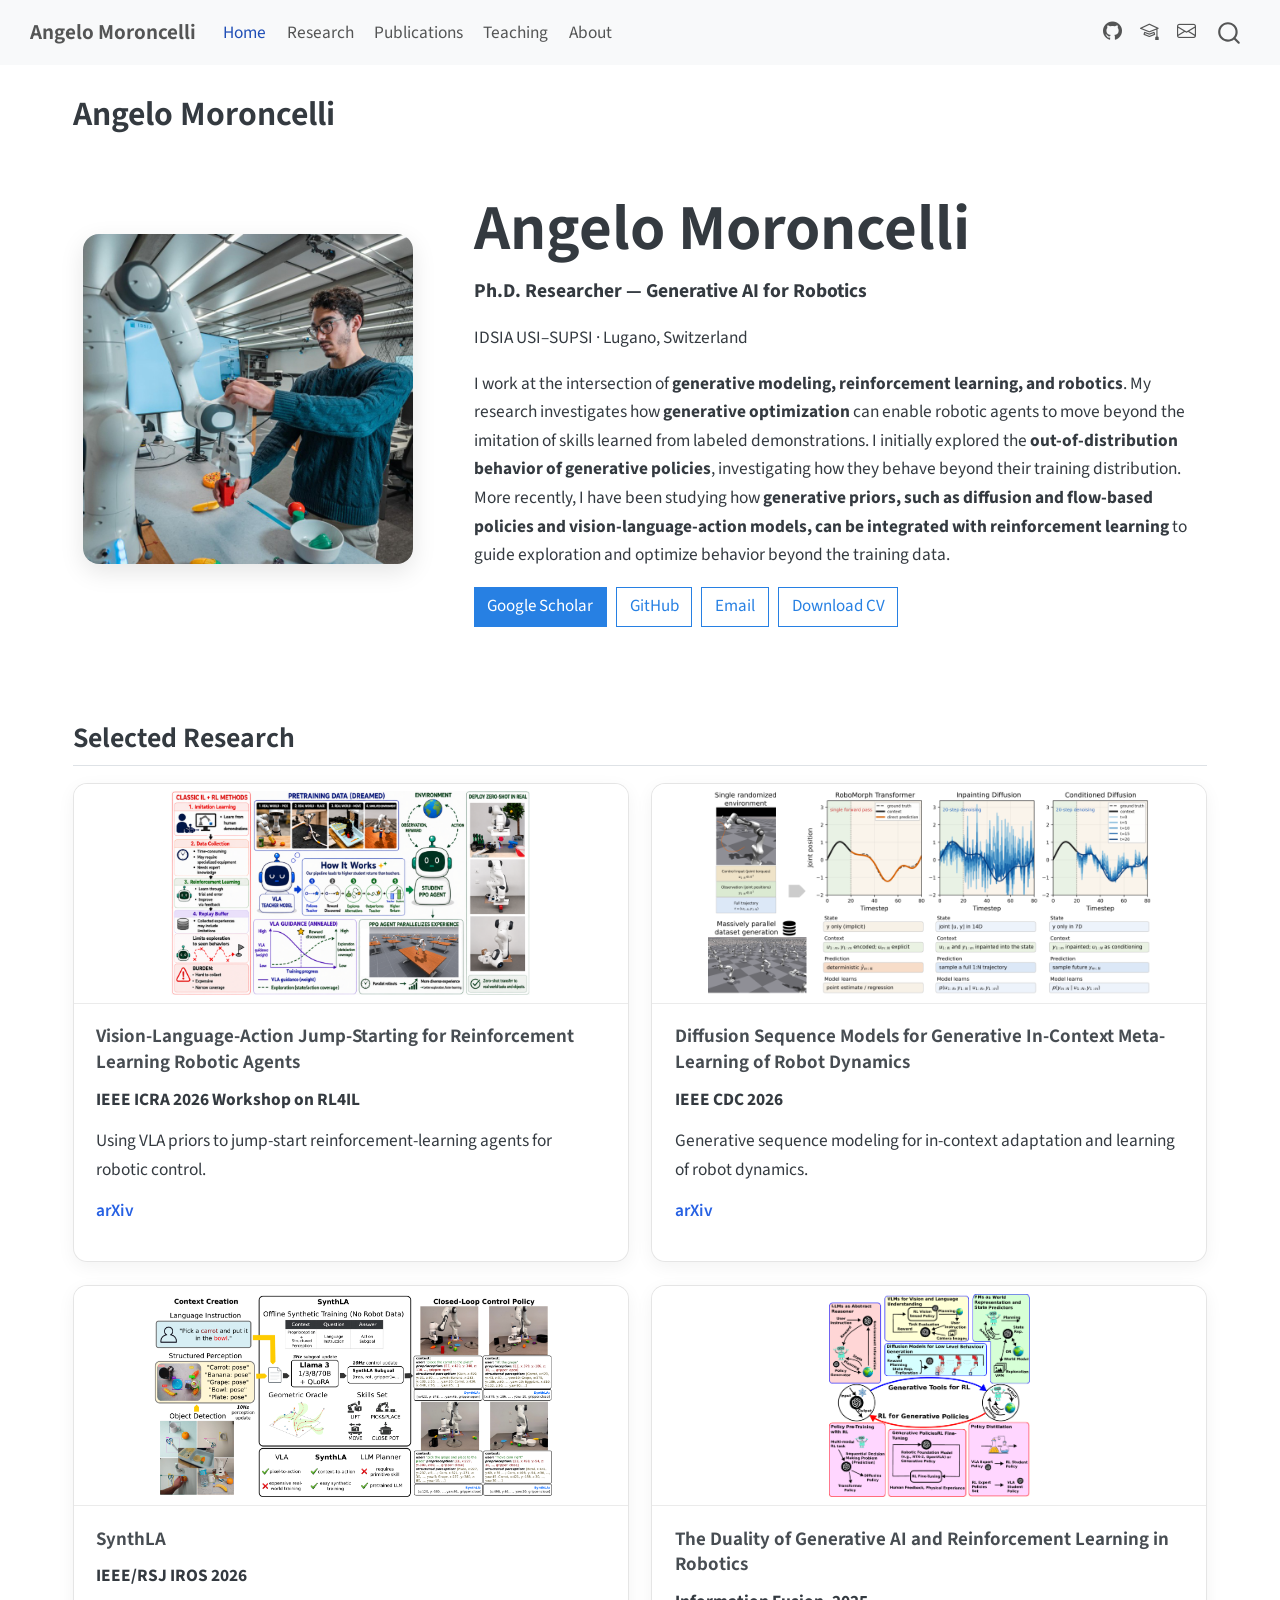
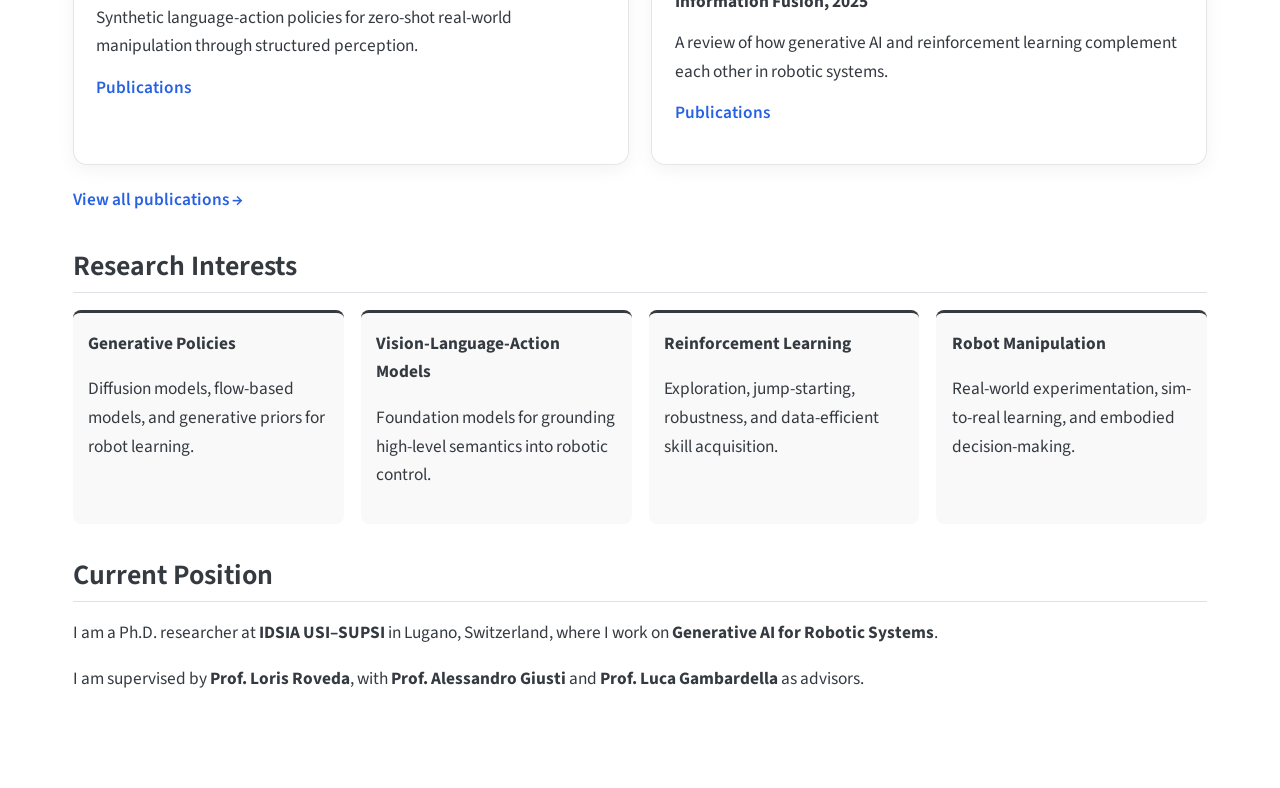
==== index.html @ 51ad6a88 "Built site for gh-pages" ====
<!DOCTYPE html>
<html xmlns="http://www.w3.org/1999/xhtml" lang="en" xml:lang="en"><head>

<meta charset="utf-8">
<meta name="generator" content="quarto-1.10.18">

<meta name="viewport" content="width=device-width, initial-scale=1.0, user-scalable=yes">


<title>Angelo Moroncelli</title>
<style>
/* Default styles provided by pandoc.
** See https://pandoc.org/MANUAL.html#variables-for-html for config info.
*/
span.smallcaps{font-variant: small-caps;}
div.columns{display: flex; gap: 1.5em;}
div.column{flex: auto;}
@media screen {
div.columns{gap: min(4vw, 1.5em);}
div.column{overflow-x: auto;}
}
div.hanging-indent{margin-left: 1.5em; text-indent: -1.5em;}
ul.task-list{list-style: none;}
ul.task-list li input[type="checkbox"] {
  width: 0.8em;
  margin: 0 0.8em 0.2em -1em; /* quarto-specific, see https://github.com/quarto-dev/quarto-cli/issues/4556 */ 
  vertical-align: middle;
}
</style>


<script src="site_libs/quarto-nav/quarto-nav.js"></script>
<script src="site_libs/quarto-nav/headroom.min.js"></script>
<script src="site_libs/clipboard/clipboard.min.js"></script>
<script src="site_libs/quarto-search/autocomplete.umd.js"></script>
<script src="site_libs/quarto-search/fuse.min.js"></script>
<script src="site_libs/quarto-search/quarto-search.js"></script>
<meta name="quarto:offset" content="./">
<script src="site_libs/quarto-html/quarto.js" type="module"></script>
<script src="site_libs/quarto-html/tabsets/tabsets.js" type="module"></script>
<script src="site_libs/quarto-html/popper.min.js"></script>
<script src="site_libs/quarto-html/tippy.umd.min.js"></script>
<script src="site_libs/quarto-html/anchor.min.js"></script>
<link href="site_libs/quarto-html/tippy.css" rel="stylesheet">
<link href="site_libs/quarto-html/quarto-syntax-highlighting-64a204ab8560d761af7679ceaba22944.css" rel="stylesheet" id="quarto-text-highlighting-styles">
<script src="site_libs/bootstrap/bootstrap.min.js"></script>
<link href="site_libs/bootstrap/bootstrap-icons.css" rel="stylesheet">
<link href="site_libs/bootstrap/bootstrap-445b8638c3d06994fee0907d791121c4.min.css" rel="stylesheet" append-hash="true" id="quarto-bootstrap" data-mode="light">
<script src="site_libs/quarto-contrib/glightbox/glightbox.min.js"></script>
<link href="site_libs/quarto-contrib/glightbox/glightbox.min.css" rel="stylesheet">
<link href="site_libs/quarto-contrib/glightbox/lightbox.css" rel="stylesheet">
<script id="quarto-search-options" type="application/json">{
  "location": "navbar",
  "copy-button": false,
  "collapse-after": 3,
  "panel-placement": "end",
  "type": "overlay",
  "limit": 50,
  "keyboard-shortcut": [
    "f",
    "/",
    "s"
  ],
  "show-item-context": false,
  "language": {
    "search-no-results-text": "No results",
    "search-matching-documents-text": "matching documents",
    "search-copy-link-title": "Copy link to search",
    "search-hide-matches-text": "Hide additional matches",
    "search-more-match-text": "more match in this document",
    "search-more-matches-text": "more matches in this document",
    "search-clear-button-title": "Clear",
    "search-text-placeholder": "",
    "search-detached-cancel-button-title": "Cancel",
    "search-submit-button-title": "Submit",
    "search-label": "Search"
  }
}</script>
<style>html{ scroll-behavior: smooth; }</style>


<link rel="stylesheet" href="styles.css">
</head>

<body class="nav-fixed quarto-light">

<div id="quarto-search-results"></div>
  <header id="quarto-header" class="headroom fixed-top">
    <nav class="navbar navbar-expand-lg " data-bs-theme="dark">
      <div class="navbar-container container-fluid">
      <div class="navbar-brand-container mx-auto">
    <a class="navbar-brand" href="./index.html">
    <span class="navbar-title">Angelo Moroncelli</span>
    </a>
  </div>
            <div id="quarto-search" class="" title="Search"></div>
          <button class="navbar-toggler" type="button" data-bs-toggle="collapse" data-bs-target="#navbarCollapse" aria-controls="navbarCollapse" role="menu" aria-expanded="false" aria-label="Toggle navigation" onclick="if (window.quartoToggleHeadroom) { window.quartoToggleHeadroom(); }">
  <span class="navbar-toggler-icon"></span>
</button>
          <div class="collapse navbar-collapse" id="navbarCollapse">
            <ul class="navbar-nav navbar-nav-scroll me-auto">
  <li class="nav-item">
    <a class="nav-link active" href="./index.html" aria-current="page"> 
<span class="menu-text">Home</span></a>
  </li>  
  <li class="nav-item">
    <a class="nav-link" href="./research.html"> 
<span class="menu-text">Research</span></a>
  </li>  
  <li class="nav-item">
    <a class="nav-link" href="./publications.html"> 
<span class="menu-text">Publications</span></a>
  </li>  
  <li class="nav-item">
    <a class="nav-link" href="./teaching.html"> 
<span class="menu-text">Teaching</span></a>
  </li>  
  <li class="nav-item">
    <a class="nav-link" href="./about.html"> 
<span class="menu-text">About</span></a>
  </li>  
</ul>
            <ul class="navbar-nav navbar-nav-scroll ms-auto">
  <li class="nav-item compact">
    <a class="nav-link" href="https://github.com/clmoro"> <i class="bi bi-github" role="img">
</i> 
<span class="menu-text"></span></a>
  </li>  
  <li class="nav-item compact">
    <a class="nav-link" href="https://scholar.google.com/citations?user=3u1DpR4AAAAJ"> <i class="bi bi-mortarboard" role="img">
</i> 
<span class="menu-text"></span></a>
  </li>  
  <li class="nav-item compact">
    <a class="nav-link" href="mailto:angelo.moroncelli@supsi.ch"> <i class="bi bi-envelope" role="img">
</i> 
<span class="menu-text"></span></a>
  </li>  
</ul>
          </div> <!-- /navcollapse -->
            <div class="quarto-navbar-tools">
</div>
      </div> <!-- /container-fluid -->
    </nav>
</header>
<!-- content -->
<div id="quarto-content" class="quarto-container page-columns page-rows-contents page-layout-full page-navbar">
<!-- sidebar -->
<!-- margin-sidebar -->
    
<!-- main -->
<main class="content column-page" id="quarto-document-content">

<header id="title-block-header" class="quarto-title-block default">
<div class="quarto-title">
<h1 class="title">Angelo Moroncelli</h1>
</div>



<div class="quarto-title-meta column-page">

    
  
    
  </div>
  


</header>


<div class="hero">
<div class="hero-photo">
<p><a href="images/profile.jpeg" class="lightbox" data-gallery="quarto-lightbox-gallery-1"><img src="images/profile.jpeg" class="img-fluid" alt="Angelo Moroncelli working with a robot in the IDSIA robotics lab"></a></p>
</div>
<section id="angelo-moroncelli" class="level1 hero-text">
<h1>Angelo Moroncelli</h1>
<p><strong>Ph.D.&nbsp;Researcher — Generative AI for Robotics</strong></p>
<p>IDSIA USI–SUPSI · Lugano, Switzerland</p>
<p>I work at the intersection of <strong>generative modeling, reinforcement learning, and robotics</strong>. My research investigates how <strong>generative optimization</strong> can enable robotic agents to move beyond the imitation of skills learned from labeled demonstrations. I initially explored the <strong>out-of-distribution behavior of generative policies</strong>, investigating how they behave beyond their training distribution. More recently, I have been studying how <strong>generative priors, such as diffusion and flow-based policies and vision-language-action models, can be integrated with reinforcement learning</strong> to guide exploration and optimize behavior beyond the training data.</p>
<p><a href="https://scholar.google.com/citations?user=3u1DpR4AAAAJ" class="btn btn-primary">Google Scholar</a> <a href="https://github.com/clmoro" class="btn btn-outline-primary">GitHub</a> <a href="mailto:angelo.moroncelli@supsi.ch" class="btn btn-outline-primary">Email</a> <a href="files/cv.pdf" class="btn btn-outline-primary">Download CV</a></p>
</section>
</div>
<section id="selected-research" class="level2">
<h2 class="anchored" data-anchor-id="selected-research">Selected Research</h2>
<div class="paper-grid">
<div class="paper-card">
<p><a href="images/vla-jumpstart.png" class="lightbox" data-gallery="quarto-lightbox-gallery-2"><img src="images/vla-jumpstart.png" class="paper-image img-fluid" alt="Overview of VLA jump-starting for reinforcement learning robotic agents"></a></p>
<section id="vision-language-action-jump-starting-for-reinforcement-learning-robotic-agents" class="level3 paper-card-body">
<h3 class="anchored" data-anchor-id="vision-language-action-jump-starting-for-reinforcement-learning-robotic-agents">Vision-Language-Action Jump-Starting for Reinforcement Learning Robotic Agents</h3>
<p><strong>IEEE ICRA 2026 Workshop on RL4IL</strong></p>
<p>Using VLA priors to jump-start reinforcement-learning agents for robotic control.</p>
<p><a href="https://arxiv.org/abs/2604.13733" class="paper-link">arXiv</a></p>
</section>
</div>
<div class="paper-card">
<p><a href="images/diffusion-sequence-models.png" class="lightbox" data-gallery="quarto-lightbox-gallery-3"><img src="images/diffusion-sequence-models.png" class="paper-image img-fluid" alt="Comparison of RoboMorph Transformer and diffusion sequence models"></a></p>
<section id="diffusion-sequence-models-for-generative-in-context-meta-learning-of-robot-dynamics" class="level3 paper-card-body">
<h3 class="anchored" data-anchor-id="diffusion-sequence-models-for-generative-in-context-meta-learning-of-robot-dynamics">Diffusion Sequence Models for Generative In-Context Meta-Learning of Robot Dynamics</h3>
<p><strong>IEEE CDC 2026</strong></p>
<p>Generative sequence modeling for in-context adaptation and learning of robot dynamics.</p>
<p><a href="https://arxiv.org/abs/2604.13366" class="paper-link">arXiv</a></p>
</section>
</div>
<div class="paper-card">
<p><a href="images/synthla.png" class="lightbox" data-gallery="quarto-lightbox-gallery-4"><img src="images/synthla.png" class="paper-image img-fluid" alt="SynthLA framework for synthetic language-action policies and closed-loop robot control"></a></p>
<section id="synthla" class="level3 paper-card-body">
<h3 class="anchored" data-anchor-id="synthla">SynthLA</h3>
<p><strong>IEEE/RSJ IROS 2026</strong></p>
<p>Synthetic language-action policies for zero-shot real-world manipulation through structured perception.</p>
<p><a href="./publications.html" class="paper-link">Publications</a></p>
</section>
</div>
<div class="paper-card">
<p><a href="images/generative-ai-rl-review.png" class="lightbox" data-gallery="quarto-lightbox-gallery-5"><img src="images/generative-ai-rl-review.png" class="paper-image img-fluid" alt="Overview of the duality between generative AI and reinforcement learning in robotics"></a></p>
<section id="the-duality-of-generative-ai-and-reinforcement-learning-in-robotics" class="level3 paper-card-body">
<h3 class="anchored" data-anchor-id="the-duality-of-generative-ai-and-reinforcement-learning-in-robotics">The Duality of Generative AI and Reinforcement Learning in Robotics</h3>
<p><strong>Information Fusion, 2025</strong></p>
<p>A review of how generative AI and reinforcement learning complement each other in robotic systems.</p>
<p><a href="./publications.html" class="paper-link">Publications</a></p>
</section>
</div>
</div>
<p><a href="./publications.html" class="all-pubs">View all publications →</a></p>
</section>
<section id="research-interests" class="level2">
<h2 class="anchored" data-anchor-id="research-interests">Research Interests</h2>
<div class="interest-grid">
<div class="interest-card">
<p><strong>Generative Policies</strong></p>
<p>Diffusion models, flow-based models, and generative priors for robot learning.</p>
</div>
<div class="interest-card">
<p><strong>Vision-Language-Action Models</strong></p>
<p>Foundation models for grounding high-level semantics into robotic control.</p>
</div>
<div class="interest-card">
<p><strong>Reinforcement Learning</strong></p>
<p>Exploration, jump-starting, robustness, and data-efficient skill acquisition.</p>
</div>
<div class="interest-card">
<p><strong>Robot Manipulation</strong></p>
<p>Real-world experimentation, sim-to-real learning, and embodied decision-making.</p>
</div>
</div>
</section>
<section id="current-position" class="level2">
<h2 class="anchored" data-anchor-id="current-position">Current Position</h2>
<p>I am a Ph.D.&nbsp;researcher at <strong>IDSIA USI–SUPSI</strong> in Lugano, Switzerland, where I work on <strong>Generative AI for Robotic Systems</strong>.</p>
<p>I am supervised by <strong>Prof.&nbsp;Loris Roveda</strong>, with <strong>Prof.&nbsp;Alessandro Giusti</strong> and <strong>Prof.&nbsp;Luca Gambardella</strong> as advisors.</p>


</section>

</main> <!-- /main -->
<script id="quarto-html-after-body" type="application/javascript">
  window.document.addEventListener("DOMContentLoaded", function (event) {
    const icon = "";
    const anchorJS = new window.AnchorJS();
    anchorJS.options = {
      placement: 'right',
      icon: icon
    };
    anchorJS.add('.anchored');
    const isCodeAnnotation = (el) => {
      for (const clz of el.classList) {
        if (clz.startsWith('code-annotation-')) {                     
          return true;
        }
      }
      return false;
    }
    const onCopySuccess = function(e) {
      // button target
      const button = e.trigger;
      // don't keep focus
      button.blur();
      // flash "checked"
      button.classList.add('code-copy-button-checked');
      var currentTitle = button.getAttribute("title");
      button.setAttribute("title", "Copied!");
      let tooltip;
      if (window.bootstrap) {
        button.setAttribute("data-bs-toggle", "tooltip");
        button.setAttribute("data-bs-placement", "left");
        button.setAttribute("data-bs-title", "Copied!");
        tooltip = new bootstrap.Tooltip(button, 
          { trigger: "manual", 
            customClass: "code-copy-button-tooltip",
            offset: [0, -8]});
        tooltip.show();    
      }
      setTimeout(function() {
        if (tooltip) {
          tooltip.hide();
          button.removeAttribute("data-bs-title");
          button.removeAttribute("data-bs-toggle");
          button.removeAttribute("data-bs-placement");
        }
        button.setAttribute("title", currentTitle);
        button.classList.remove('code-copy-button-checked');
      }, 1000);
      // clear code selection
      e.clearSelection();
    }
    const getTextToCopy = function(trigger) {
      const outerScaffold = trigger.parentElement.cloneNode(true);
      const codeEl = outerScaffold.querySelector('code');
      for (const childEl of codeEl.children) {
        if (isCodeAnnotation(childEl)) {
          childEl.remove();
        }
      }
      return codeEl.innerText;
    }
    const clipboard = new window.ClipboardJS('.code-copy-button:not([data-in-quarto-modal])', {
      text: getTextToCopy
    });
    clipboard.on('success', onCopySuccess);
    if (window.document.getElementById('quarto-embedded-source-code-modal')) {
      const clipboardModal = new window.ClipboardJS('.code-copy-button[data-in-quarto-modal]', {
        text: getTextToCopy,
        container: window.document.getElementById('quarto-embedded-source-code-modal')
      });
      clipboardModal.on('success', onCopySuccess);
    }
      var localhostRegex = new RegExp(/^(?:http|https):\/\/localhost\:?[0-9]*\//);
      var mailtoRegex = new RegExp(/^mailto:/);
        var filterRegex = new RegExp('/' + window.location.host + '/');
      var isInternal = (href) => {
          return filterRegex.test(href) || localhostRegex.test(href) || mailtoRegex.test(href);
      }
      // Inspect non-navigation links and adorn them if external
     var links = window.document.querySelectorAll('a[href]:not(.nav-link):not(.navbar-brand):not(.toc-action):not(.sidebar-link):not(.sidebar-item-toggle):not(.pagination-link):not(.no-external):not([aria-hidden]):not(.dropdown-item):not(.quarto-navigation-tool):not(.about-link)');
      for (var i=0; i<links.length; i++) {
        const link = links[i];
        if (!isInternal(link.href)) {
          // undo the damage that might have been done by quarto-nav.js in the case of
          // links that we want to consider external
          if (link.dataset.originalHref !== undefined) {
            link.href = link.dataset.originalHref;
          }
        }
      }
    function tippyHover(el, contentFn, onTriggerFn, onUntriggerFn) {
      const config = {
        allowHTML: true,
        maxWidth: 500,
        delay: 100,
        arrow: false,
        appendTo: function(el) {
            return el.parentElement;
        },
        interactive: true,
        interactiveBorder: 10,
        theme: 'quarto',
        placement: 'bottom-start',
      };
      if (contentFn) {
        config.content = contentFn;
      }
      if (onTriggerFn) {
        config.onTrigger = onTriggerFn;
      }
      if (onUntriggerFn) {
        config.onUntrigger = onUntriggerFn;
      }
      window.tippy(el, config); 
    }
    const noterefs = window.document.querySelectorAll('a[role="doc-noteref"]');
    for (var i=0; i<noterefs.length; i++) {
      const ref = noterefs[i];
      tippyHover(ref, function() {
        // use id or data attribute instead here
        let href = ref.getAttribute('data-footnote-href') || ref.getAttribute('href');
        try { href = new URL(href).hash; } catch {}
        const id = href.replace(/^#\/?/, "");
        const note = window.document.getElementById(id);
        if (note) {
          return note.innerHTML;
        } else {
          return "";
        }
      });
    }
    const xrefs = window.document.querySelectorAll('a.quarto-xref');
    const processXRef = (id, note) => {
      // Strip column container classes
      const stripColumnClz = (el) => {
        el.classList.remove("page-full", "page-columns");
        if (el.children) {
          for (const child of el.children) {
            stripColumnClz(child);
          }
        }
      }
      stripColumnClz(note)
      if (id === null || id.startsWith('sec-')) {
        // Special case sections, only their first couple elements
        const container = document.createElement("div");
        if (note.children && note.children.length > 2) {
          container.appendChild(note.children[0].cloneNode(true));
          for (let i = 1; i < note.children.length; i++) {
            const child = note.children[i];
            if (child.tagName === "P" && child.innerText === "") {
              continue;
            } else {
              container.appendChild(child.cloneNode(true));
              break;
            }
          }
          if (window.Quarto?.typesetMath) {
            window.Quarto.typesetMath(container);
          }
          return container.innerHTML
        } else {
          if (window.Quarto?.typesetMath) {
            window.Quarto.typesetMath(note);
          }
          return note.innerHTML;
        }
      } else {
        // Remove any anchor links if they are present
        const anchorLink = note.querySelector('a.anchorjs-link');
        if (anchorLink) {
          anchorLink.remove();
        }
        if (window.Quarto?.typesetMath) {
          window.Quarto.typesetMath(note);
        }
        if (note.classList.contains("callout")) {
          return note.outerHTML;
        } else {
          return note.innerHTML;
        }
      }
    }
    for (var i=0; i<xrefs.length; i++) {
      const xref = xrefs[i];
      tippyHover(xref, undefined, function(instance) {
        instance.disable();
        let url = xref.getAttribute('href');
        let hash = undefined; 
        if (url.startsWith('#')) {
          hash = url;
        } else {
          try { hash = new URL(url).hash; } catch {}
        }
        if (hash) {
          const id = hash.replace(/^#\/?/, "");
          const note = window.document.getElementById(id);
          if (note !== null) {
            try {
              const html = processXRef(id, note.cloneNode(true));
              instance.setContent(html);
            } finally {
              instance.enable();
              instance.show();
            }
          } else {
            // See if we can fetch this
            fetch(url.split('#')[0])
            .then(res => res.text())
            .then(html => {
              const parser = new DOMParser();
              const htmlDoc = parser.parseFromString(html, "text/html");
              const note = htmlDoc.getElementById(id);
              if (note !== null) {
                const html = processXRef(id, note);
                instance.setContent(html);
              } 
            }).finally(() => {
              instance.enable();
              instance.show();
            });
          }
        } else {
          // See if we can fetch a full url (with no hash to target)
          // This is a special case and we should probably do some content thinning / targeting
          fetch(url)
          .then(res => res.text())
          .then(html => {
            const parser = new DOMParser();
            const htmlDoc = parser.parseFromString(html, "text/html");
            const note = htmlDoc.querySelector('main.content');
            if (note !== null) {
              // This should only happen for chapter cross references
              // (since there is no id in the URL)
              // remove the first header
              if (note.children.length > 0 && note.children[0].tagName === "HEADER") {
                note.children[0].remove();
              }
              const html = processXRef(null, note);
              instance.setContent(html);
            } 
          }).finally(() => {
            instance.enable();
            instance.show();
          });
        }
      }, function(instance) {
      });
    }
        let selectedAnnoteEl;
        const selectorForAnnotation = ( cell, annotation) => {
          let cellAttr = 'data-code-cell="' + cell + '"';
          let lineAttr = 'data-code-annotation="' +  annotation + '"';
          const selector = 'span[' + cellAttr + '][' + lineAttr + ']';
          return selector;
        }
        const selectCodeLines = (annoteEl) => {
          const doc = window.document;
          const targetCell = annoteEl.getAttribute("data-target-cell");
          const targetAnnotation = annoteEl.getAttribute("data-target-annotation");
          const annoteSpan = window.document.querySelector(selectorForAnnotation(targetCell, targetAnnotation));
          const lines = annoteSpan.getAttribute("data-code-lines").split(",");
          const lineIds = lines.map((line) => {
            return targetCell + "-" + line;
          })
          let top = null;
          let height = null;
          let parent = null;
          if (lineIds.length > 0) {
              //compute the position of the single el (top and bottom and make a div)
              const el = window.document.getElementById(lineIds[0]);
              top = el.offsetTop;
              height = el.offsetHeight;
              parent = el.parentElement.parentElement;
            if (lineIds.length > 1) {
              const lastEl = window.document.getElementById(lineIds[lineIds.length - 1]);
              const bottom = lastEl.offsetTop + lastEl.offsetHeight;
              height = bottom - top;
            }
            if (top !== null && height !== null && parent !== null) {
              // cook up a div (if necessary) and position it 
              let div = window.document.getElementById("code-annotation-line-highlight");
              if (div === null) {
                div = window.document.createElement("div");
                div.setAttribute("id", "code-annotation-line-highlight");
                div.style.position = 'absolute';
                parent.appendChild(div);
              }
              div.style.top = top - 2 + "px";
              div.style.height = height + 4 + "px";
              div.style.left = 0;
              let gutterDiv = window.document.getElementById("code-annotation-line-highlight-gutter");
              if (gutterDiv === null) {
                gutterDiv = window.document.createElement("div");
                gutterDiv.setAttribute("id", "code-annotation-line-highlight-gutter");
                gutterDiv.style.position = 'absolute';
                const codeCell = window.document.getElementById(targetCell);
                const gutter = codeCell.querySelector('.code-annotation-gutter');
                gutter.appendChild(gutterDiv);
              }
              gutterDiv.style.top = top - 2 + "px";
              gutterDiv.style.height = height + 4 + "px";
            }
            selectedAnnoteEl = annoteEl;
          }
        };
        const unselectCodeLines = () => {
          const elementsIds = ["code-annotation-line-highlight", "code-annotation-line-highlight-gutter"];
          elementsIds.forEach((elId) => {
            const div = window.document.getElementById(elId);
            if (div) {
              div.remove();
            }
          });
          selectedAnnoteEl = undefined;
        };
          // Handle positioning of the toggle
      window.addEventListener(
        "resize",
        throttle(() => {
          elRect = undefined;
          if (selectedAnnoteEl) {
            selectCodeLines(selectedAnnoteEl);
          }
        }, 10)
      );
      function throttle(fn, ms) {
      let throttle = false;
      let timer;
        return (...args) => {
          if(!throttle) { // first call gets through
              fn.apply(this, args);
              throttle = true;
          } else { // all the others get throttled
              if(timer) clearTimeout(timer); // cancel #2
              timer = setTimeout(() => {
                fn.apply(this, args);
                timer = throttle = false;
              }, ms);
          }
        };
      }
        // Attach click handler to the DT
        const annoteDls = window.document.querySelectorAll('dt[data-target-cell]');
        for (const annoteDlNode of annoteDls) {
          annoteDlNode.addEventListener('click', (event) => {
            const clickedEl = event.target;
            if (clickedEl !== selectedAnnoteEl) {
              unselectCodeLines();
              const activeEl = window.document.querySelector('dt[data-target-cell].code-annotation-active');
              if (activeEl) {
                activeEl.classList.remove('code-annotation-active');
              }
              selectCodeLines(clickedEl);
              clickedEl.classList.add('code-annotation-active');
            } else {
              // Unselect the line
              unselectCodeLines();
              clickedEl.classList.remove('code-annotation-active');
            }
          });
        }
    const findCites = (el) => {
      const parentEl = el.parentElement;
      if (parentEl) {
        const cites = parentEl.dataset.cites;
        if (cites) {
          return {
            el,
            cites: cites.split(' ')
          };
        } else {
          return findCites(el.parentElement)
        }
      } else {
        return undefined;
      }
    };
    var bibliorefs = window.document.querySelectorAll('a[role="doc-biblioref"]');
    for (var i=0; i<bibliorefs.length; i++) {
      const ref = bibliorefs[i];
      const citeInfo = findCites(ref);
      if (citeInfo) {
        tippyHover(citeInfo.el, function() {
          var popup = window.document.createElement('div');
          citeInfo.cites.forEach(function(cite) {
            var citeDiv = window.document.createElement('div');
            citeDiv.classList.add('hanging-indent');
            citeDiv.classList.add('csl-entry');
            var biblioDiv = window.document.getElementById('ref-' + cite);
            if (biblioDiv) {
              citeDiv.innerHTML = biblioDiv.innerHTML;
            }
            popup.appendChild(citeDiv);
          });
          return popup.innerHTML;
        });
      }
    }
  });
  </script>
</div> <!-- /content -->
<script>var lightboxQuarto = GLightbox({"closeEffect":"zoom","descPosition":"bottom","loop":false,"openEffect":"zoom","selector":".lightbox"});
(function() {
  let previousOnload = window.onload;
  window.onload = () => {
    if (previousOnload) {
      previousOnload();
    }
    lightboxQuarto.on('slide_before_load', (data) => {
      const { slideIndex, slideNode, slideConfig, player, trigger } = data;
      const href = trigger.getAttribute('href');
      if (href !== null) {
        const imgEl = window.document.querySelector(`a[href="${href}"] img`);
        if (imgEl !== null) {
          const srcAttr = imgEl.getAttribute("src");
          if (srcAttr && srcAttr.startsWith("data:")) {
            slideConfig.href = srcAttr;
          }
        }
      } 
    });
  
    lightboxQuarto.on('slide_after_load', (data) => {
      const { slideIndex, slideNode, slideConfig, player, trigger } = data;
      if (window.Quarto?.typesetMath) {
        window.Quarto.typesetMath(slideNode);
      }
    });
  
  };
  
})();
          </script>




<script src="site_libs/quarto-html/zenscroll-min.js"></script>
</body></html>
---- site_libs/quarto-html/tippy.css ----
.tippy-box[data-animation=fade][data-state=hidden]{opacity:0}[data-tippy-root]{max-width:calc(100vw - 10px)}.tippy-box{position:relative;background-color:#333;color:#fff;border-radius:4px;font-size:14px;line-height:1.4;white-space:normal;outline:0;transition-property:transform,visibility,opacity}.tippy-box[data-placement^=top]>.tippy-arrow{bottom:0}.tippy-box[data-placement^=top]>.tippy-arrow:before{bottom:-7px;left:0;border-width:8px 8px 0;border-top-color:initial;transform-origin:center top}.tippy-box[data-placement^=bottom]>.tippy-arrow{top:0}.tippy-box[data-placement^=bottom]>.tippy-arrow:before{top:-7px;left:0;border-width:0 8px 8px;border-bottom-color:initial;transform-origin:center bottom}.tippy-box[data-placement^=left]>.tippy-arrow{right:0}.tippy-box[data-placement^=left]>.tippy-arrow:before{border-width:8px 0 8px 8px;border-left-color:initial;right:-7px;transform-origin:center left}.tippy-box[data-placement^=right]>.tippy-arrow{left:0}.tippy-box[data-placement^=right]>.tippy-arrow:before{left:-7px;border-width:8px 8px 8px 0;border-right-color:initial;transform-origin:center right}.tippy-box[data-inertia][data-state=visible]{transition-timing-function:cubic-bezier(.54,1.5,.38,1.11)}.tippy-arrow{width:16px;height:16px;color:#333}.tippy-arrow:before{content:"";position:absolute;border-color:transparent;border-style:solid}.tippy-content{position:relative;padding:5px 9px;z-index:1}
---- site_libs/quarto-html/quarto-syntax-highlighting-64a204ab8560d761af7679ceaba22944.css ----
/* quarto syntax highlight colors */
:root {
  --quarto-hl-ot-color: #003B4F;
  --quarto-hl-at-color: #657422;
  --quarto-hl-ss-color: #20794D;
  --quarto-hl-an-color: #5E5E5E;
  --quarto-hl-fu-color: #4758AB;
  --quarto-hl-st-color: #20794D;
  --quarto-hl-cf-color: #003B4F;
  --quarto-hl-op-color: #5E5E5E;
  --quarto-hl-er-color: #AD0000;
  --quarto-hl-bn-color: #AD0000;
  --quarto-hl-al-color: #AD0000;
  --quarto-hl-va-color: #111111;
  --quarto-hl-bu-color: inherit;
  --quarto-hl-ex-color: inherit;
  --quarto-hl-pp-color: #AD0000;
  --quarto-hl-in-color: #5E5E5E;
  --quarto-hl-vs-color: #20794D;
  --quarto-hl-wa-color: #5E5E5E;
  --quarto-hl-do-color: #5E5E5E;
  --quarto-hl-im-color: #00769E;
  --quarto-hl-ch-color: #20794D;
  --quarto-hl-dt-color: #AD0000;
  --quarto-hl-fl-color: #AD0000;
  --quarto-hl-co-color: #5E5E5E;
  --quarto-hl-cv-color: #5E5E5E;
  --quarto-hl-cn-color: #8f5902;
  --quarto-hl-sc-color: #5E5E5E;
  --quarto-hl-dv-color: #AD0000;
  --quarto-hl-kw-color: #003B4F;
}

/* other quarto variables */
:root {
  --quarto-font-monospace: SFMono-Regular, Menlo, Monaco, Consolas, "Liberation Mono", "Courier New", monospace;
}

/* syntax highlight based on Pandoc's rules */
pre > code.sourceCode > span {
  color: #003B4F;
}

code.sourceCode > span {
  color: #003B4F;
}

div.sourceCode,
div.sourceCode pre.sourceCode {
  color: #003B4F;
}

/* Normal */
code span {
  color: #003B4F;
}

/* Alert */
code span.al {
  color: #AD0000;
  font-style: inherit;
}

/* Annotation */
code span.an {
  color: #5E5E5E;
  font-style: inherit;
}

/* Attribute */
code span.at {
  color: #657422;
  font-style: inherit;
}

/* BaseN */
code span.bn {
  color: #AD0000;
  font-style: inherit;
}

/* BuiltIn */
code span.bu {
  font-style: inherit;
}

/* ControlFlow */
code span.cf {
  color: #003B4F;
  font-weight: bold;
  font-style: inherit;
}

/* Char */
code span.ch {
  color: #20794D;
  font-style: inherit;
}

/* Constant */
code span.cn {
  color: #8f5902;
  font-style: inherit;
}

/* Comment */
code span.co {
  color: #5E5E5E;
  font-style: inherit;
}

/* CommentVar */
code span.cv {
  color: #5E5E5E;
  font-style: italic;
}

/* Documentation */
code span.do {
  color: #5E5E5E;
  font-style: italic;
}

/* DataType */
code span.dt {
  color: #AD0000;
  font-style: inherit;
}

/* DecVal */
code span.dv {
  color: #AD0000;
  font-style: inherit;
}

/* Error */
code span.er {
  color: #AD0000;
  font-style: inherit;
}

/* Extension */
code span.ex {
  font-style: inherit;
}

/* Float */
code span.fl {
  color: #AD0000;
  font-style: inherit;
}

/* Function */
code span.fu {
  color: #4758AB;
  font-style: inherit;
}

/* Import */
code span.im {
  color: #00769E;
  font-style: inherit;
}

/* Information */
code span.in {
  color: #5E5E5E;
  font-style: inherit;
}

/* Keyword */
code span.kw {
  color: #003B4F;
  font-weight: bold;
  font-style: inherit;
}

/* Operator */
code span.op {
  color: #5E5E5E;
  font-style: inherit;
}

/* Other */
code span.ot {
  color: #003B4F;
  font-style: inherit;
}

/* Preprocessor */
code span.pp {
  color: #AD0000;
  font-style: inherit;
}

/* SpecialChar */
code span.sc {
  color: #5E5E5E;
  font-style: inherit;
}

/* SpecialString */
code span.ss {
  color: #20794D;
  font-style: inherit;
}

/* String */
code span.st {
  color: #20794D;
  font-style: inherit;
}

/* Variable */
code span.va {
  color: #111111;
  font-style: inherit;
}

/* VerbatimString */
code span.vs {
  color: #20794D;
  font-style: inherit;
}

/* Warning */
code span.wa {
  color: #5E5E5E;
  font-style: italic;
}

.prevent-inlining {
  content: "</";
}

/*# sourceMappingURL=9d8d5bb603a83b8298b89080a598c93b.css.map */
---- styles.css ----
/* Angelo Moroncelli academic website */

body { font-size: 1.02rem; line-height: 1.65; }
h1, h2, h3 { font-weight: 650; }
.navbar-brand { font-weight: 650; }
main { max-width: 1180px; }

/* Hero */
.hero {
  display: grid;
  grid-template-columns: 350px 1fr;
  gap: 3rem;
  align-items: center;
  margin: 1.5rem 0 4rem 0;
}
.hero-photo img {
  width: 100%;
  max-width: 330px;
  aspect-ratio: 1 / 1;
  object-fit: cover;
  border-radius: 16px;
  display: block;
  margin: 0 auto;
  box-shadow: 0 8px 24px rgba(0,0,0,0.10);
}
.hero-text h1 {
  font-size: clamp(2.2rem, 5vw, 4rem);
  line-height: 1.05;
  margin-bottom: 0.7rem;
}
.hero-text p:first-of-type { font-size: 1.15rem; }
.btn { margin-right: 0.35rem; margin-bottom: 0.55rem; }

/* Paper cards */
.paper-grid {
  display: grid;
  grid-template-columns: repeat(2, minmax(0, 1fr));
  gap: 1.35rem;
  margin: 1rem 0 1.25rem 0;
}
.paper-card {
  overflow: hidden;
  border: 1px solid rgba(0,0,0,0.10);
  border-radius: 14px;
  background: rgba(255,255,255,0.72);
  box-shadow: 0 5px 18px rgba(0,0,0,0.05);
  transition: transform 0.18s ease, box-shadow 0.18s ease;
}
.paper-card:hover {
  transform: translateY(-3px);
  box-shadow: 0 10px 26px rgba(0,0,0,0.10);
}
.paper-card > p:first-child { margin: 0; }
.paper-image {
  width: 100%;
  height: 220px;
  object-fit: contain;
  object-position: center;
  display: block;
  margin: 0;
  padding: 0.45rem;
  background: #fff;
  border-bottom: 1px solid rgba(0,0,0,0.08);
}
.paper-card-body { padding: 1.2rem 1.35rem 1.35rem; }
.paper-card-body h3 {
  font-size: 1.12rem;
  line-height: 1.35;
  margin-top: 0;
  margin-bottom: 0.6rem;
}
.paper-card-body p { margin-bottom: 0.75rem; }
.paper-link, .all-pubs { font-weight: 600; text-decoration: none; }

/* Research interests */
.interest-grid {
  display: grid;
  grid-template-columns: repeat(4, minmax(0,1fr));
  gap: 1rem;
  margin-top: 1rem;
}
.interest-card {
  border-top: 3px solid currentColor;
  padding: 1rem 0.9rem;
  background: rgba(0,0,0,0.025);
  border-radius: 8px;
}

@media (max-width: 900px) {
  .hero { grid-template-columns: 1fr; gap: 1.5rem; }
  .hero-photo img { max-width: 300px; }
  .paper-grid { grid-template-columns: 1fr; }
  .paper-image { height: 250px; }
  .interest-grid { grid-template-columns: repeat(2, minmax(0,1fr)); }
}

@media (max-width: 560px) {
  .hero { margin-top: 0.75rem; margin-bottom: 2.5rem; }
  .hero-photo img { max-width: 250px; }
  .hero-text h1 { font-size: 2.4rem; }
  .paper-image { height: 190px; }
  .interest-grid { grid-template-columns: 1fr; }
}

/* About page photo gallery */

.mountain-gallery {
  display: grid;
  grid-template-columns: repeat(4, 1fr);
  gap: 0.75rem;
  margin: 1.5rem 0 2rem;
}

.gallery-item {
  min-width: 0;
}

.gallery-item p {
  margin: 0;
}

.gallery-item a {
  display: block;
  aspect-ratio: 1 / 1;
  overflow: hidden;
  border-radius: 10px;
}

.gallery-item img.gallery-img {
  width: 100%;
  height: 100%;
  object-fit: cover;
  display: block;
  transition: transform 0.2s ease;
}

.gallery-item a:hover img.gallery-img {
  transform: scale(1.04);
}

.gallery-caption {
  margin-top: 0.45rem;
  text-align: center;
  font-size: 0.85rem;
  color: #6c757d;
}

/* Tablet */
@media (max-width: 900px) {
  .mountain-gallery {
    grid-template-columns: repeat(2, 1fr);
  }
}

/* Mobile */
@media (max-width: 560px) {
  .mountain-gallery {
    grid-template-columns: repeat(2, 1fr);
  }

  .gallery-caption {
    font-size: 0.78rem;
  }
}
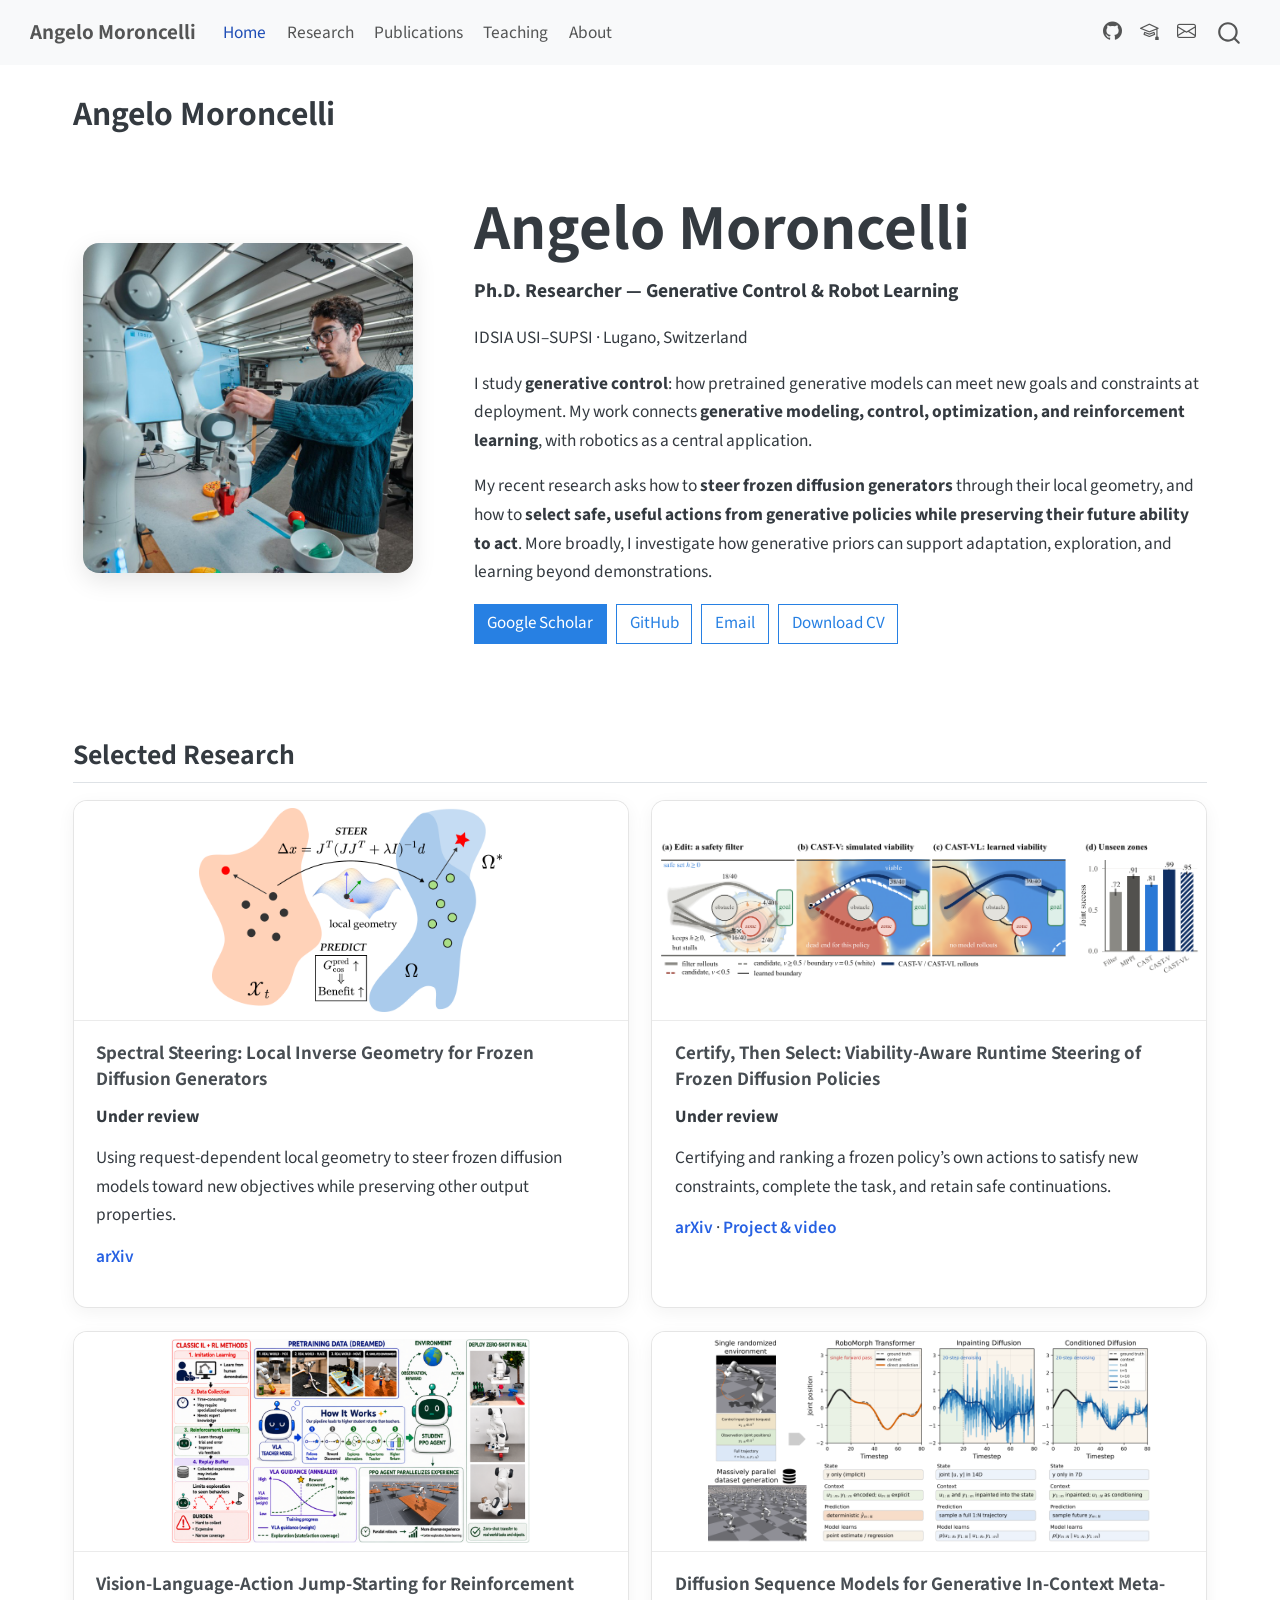
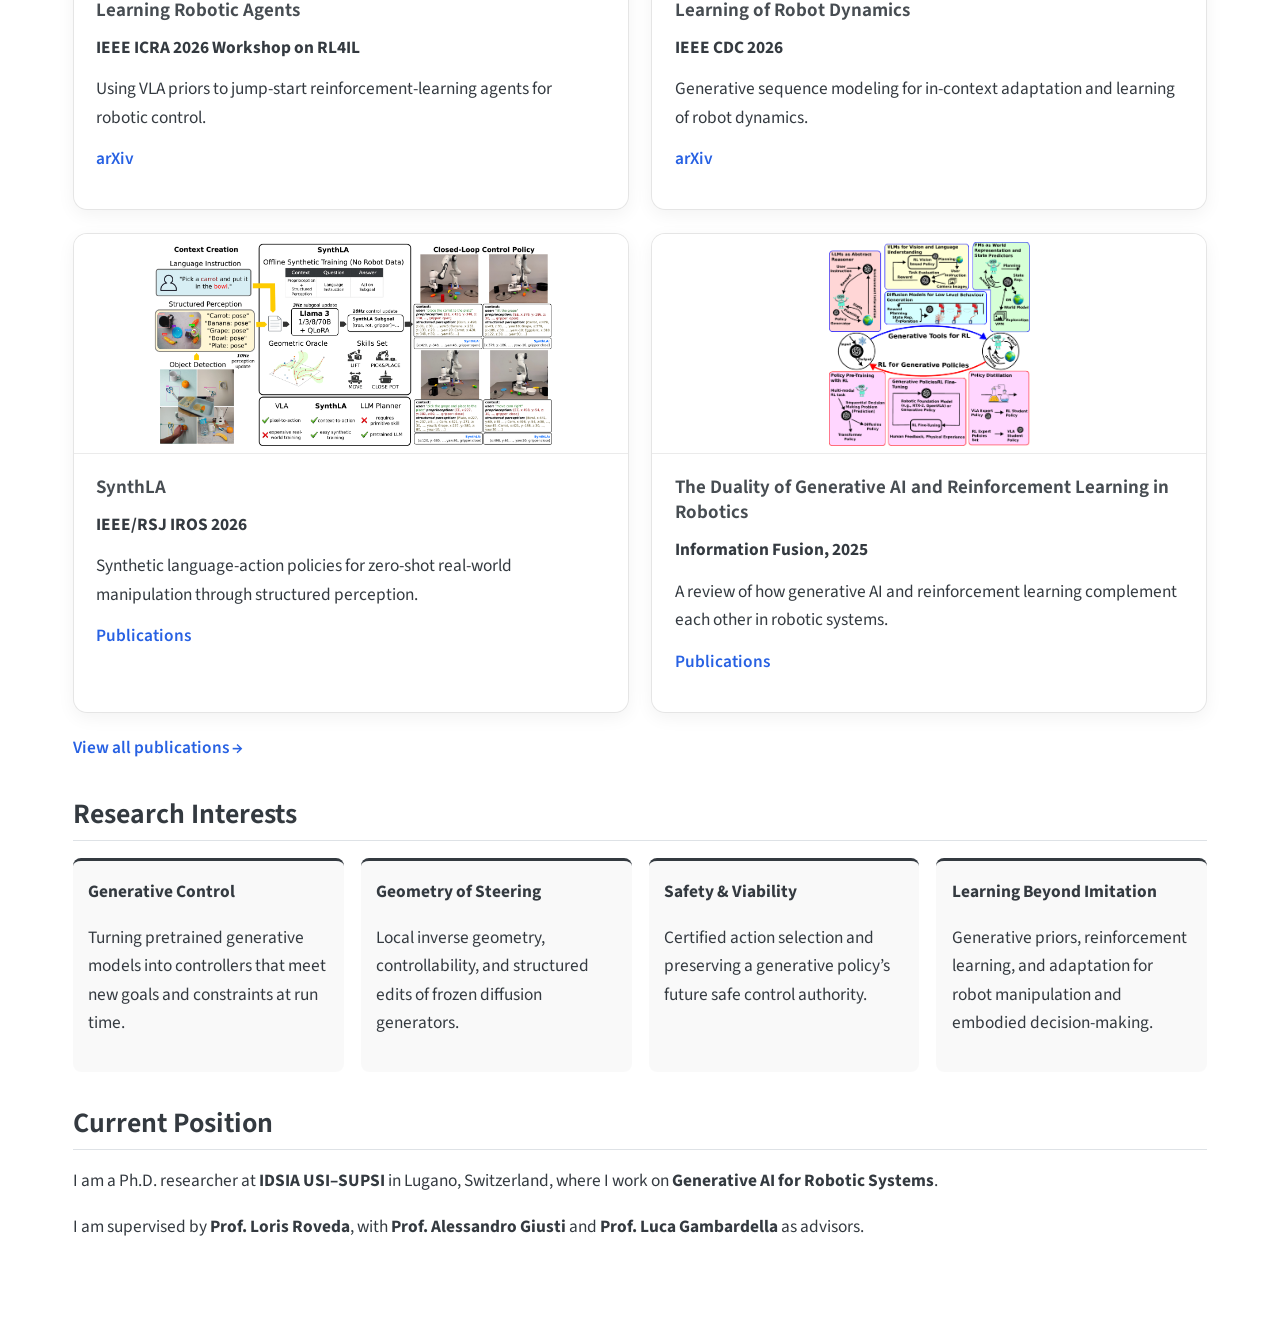
==== commit 97e185bd: "Publish generative control research and updated CV" ====
--- a/index.html
+++ b/index.html
@@ -176,9 +176,10 @@
 </div>
 <section id="angelo-moroncelli" class="level1 hero-text">
 <h1>Angelo Moroncelli</h1>
-<p><strong>Ph.D.&nbsp;Researcher — Generative AI for Robotics</strong></p>
+<p><strong>Ph.D.&nbsp;Researcher — Generative Control &amp; Robot Learning</strong></p>
 <p>IDSIA USI–SUPSI · Lugano, Switzerland</p>
-<p>I work at the intersection of <strong>generative modeling, reinforcement learning, and robotics</strong>. My research investigates how <strong>generative optimization</strong> can enable robotic agents to move beyond the imitation of skills learned from labeled demonstrations. I initially explored the <strong>out-of-distribution behavior of generative policies</strong>, investigating how they behave beyond their training distribution. More recently, I have been studying how <strong>generative priors, such as diffusion and flow-based policies and vision-language-action models, can be integrated with reinforcement learning</strong> to guide exploration and optimize behavior beyond the training data.</p>
+<p>I study <strong>generative control</strong>: how pretrained generative models can meet new goals and constraints at deployment. My work connects <strong>generative modeling, control, optimization, and reinforcement learning</strong>, with robotics as a central application.</p>
+<p>My recent research asks how to <strong>steer frozen diffusion generators</strong> through their local geometry, and how to <strong>select safe, useful actions from generative policies while preserving their future ability to act</strong>. More broadly, I investigate how generative priors can support adaptation, exploration, and learning beyond demonstrations.</p>
 <p><a href="https://scholar.google.com/citations?user=3u1DpR4AAAAJ" class="btn btn-primary">Google Scholar</a> <a href="https://github.com/clmoro" class="btn btn-outline-primary">GitHub</a> <a href="mailto:angelo.moroncelli@supsi.ch" class="btn btn-outline-primary">Email</a> <a href="files/cv.pdf" class="btn btn-outline-primary">Download CV</a></p>
 </section>
 </div>
@@ -186,7 +187,25 @@
 <h2 class="anchored" data-anchor-id="selected-research">Selected Research</h2>
 <div class="paper-grid">
 <div class="paper-card">
-<p><a href="images/vla-jumpstart.png" class="lightbox" data-gallery="quarto-lightbox-gallery-2"><img src="images/vla-jumpstart.png" class="paper-image img-fluid" alt="Overview of VLA jump-starting for reinforcement learning robotic agents"></a></p>
+<p><a href="images/spectral-steering.png" class="lightbox" data-gallery="quarto-lightbox-gallery-2"><img src="images/spectral-steering.png" class="paper-image img-fluid" alt="Spectral Steering uses local inverse geometry to map an output request into a correction of a frozen diffusion generator"></a></p>
+<section id="spectral-steering-local-inverse-geometry-for-frozen-diffusion-generators" class="level3 paper-card-body">
+<h3 class="anchored" data-anchor-id="spectral-steering-local-inverse-geometry-for-frozen-diffusion-generators">Spectral Steering: Local Inverse Geometry for Frozen Diffusion Generators</h3>
+<p><strong>Under review</strong></p>
+<p>Using request-dependent local geometry to steer frozen diffusion models toward new objectives while preserving other output properties.</p>
+<p><a href="https://arxiv.org/abs/2611.19572" class="paper-link">arXiv</a></p>
+</section>
+</div>
+<div class="paper-card">
+<p><a href="images/cast.png" class="lightbox" data-gallery="quarto-lightbox-gallery-3"><img src="images/cast.png" class="paper-image img-fluid" alt="CAST-V and CAST-VL select viable routes around a new keep-out zone where a safety filter stalls"></a></p>
+<section id="certify-then-select-viability-aware-runtime-steering-of-frozen-diffusion-policies" class="level3 paper-card-body">
+<h3 class="anchored" data-anchor-id="certify-then-select-viability-aware-runtime-steering-of-frozen-diffusion-policies">Certify, Then Select: Viability-Aware Runtime Steering of Frozen Diffusion Policies</h3>
+<p><strong>Under review</strong></p>
+<p>Certifying and ranking a frozen policy’s own actions to satisfy new constraints, complete the task, and retain safe continuations.</p>
+<p><a href="https://arxiv.org/abs/2611.19047" class="paper-link">arXiv</a> · <a href="https://clmoro.github.io/cast/" class="paper-link">Project &amp; video</a></p>
+</section>
+</div>
+<div class="paper-card">
+<p><a href="images/vla-jumpstart.png" class="lightbox" data-gallery="quarto-lightbox-gallery-4"><img src="images/vla-jumpstart.png" class="paper-image img-fluid" alt="Overview of VLA jump-starting for reinforcement learning robotic agents"></a></p>
 <section id="vision-language-action-jump-starting-for-reinforcement-learning-robotic-agents" class="level3 paper-card-body">
 <h3 class="anchored" data-anchor-id="vision-language-action-jump-starting-for-reinforcement-learning-robotic-agents">Vision-Language-Action Jump-Starting for Reinforcement Learning Robotic Agents</h3>
 <p><strong>IEEE ICRA 2026 Workshop on RL4IL</strong></p>
@@ -195,7 +214,7 @@
 </section>
 </div>
 <div class="paper-card">
-<p><a href="images/diffusion-sequence-models.png" class="lightbox" data-gallery="quarto-lightbox-gallery-3"><img src="images/diffusion-sequence-models.png" class="paper-image img-fluid" alt="Comparison of RoboMorph Transformer and diffusion sequence models"></a></p>
+<p><a href="images/diffusion-sequence-models.png" class="lightbox" data-gallery="quarto-lightbox-gallery-5"><img src="images/diffusion-sequence-models.png" class="paper-image img-fluid" alt="Comparison of RoboMorph Transformer and diffusion sequence models"></a></p>
 <section id="diffusion-sequence-models-for-generative-in-context-meta-learning-of-robot-dynamics" class="level3 paper-card-body">
 <h3 class="anchored" data-anchor-id="diffusion-sequence-models-for-generative-in-context-meta-learning-of-robot-dynamics">Diffusion Sequence Models for Generative In-Context Meta-Learning of Robot Dynamics</h3>
 <p><strong>IEEE CDC 2026</strong></p>
@@ -204,7 +223,7 @@
 </section>
 </div>
 <div class="paper-card">
-<p><a href="images/synthla.png" class="lightbox" data-gallery="quarto-lightbox-gallery-4"><img src="images/synthla.png" class="paper-image img-fluid" alt="SynthLA framework for synthetic language-action policies and closed-loop robot control"></a></p>
+<p><a href="images/synthla.png" class="lightbox" data-gallery="quarto-lightbox-gallery-6"><img src="images/synthla.png" class="paper-image img-fluid" alt="SynthLA framework for synthetic language-action policies and closed-loop robot control"></a></p>
 <section id="synthla" class="level3 paper-card-body">
 <h3 class="anchored" data-anchor-id="synthla">SynthLA</h3>
 <p><strong>IEEE/RSJ IROS 2026</strong></p>
@@ -213,7 +232,7 @@
 </section>
 </div>
 <div class="paper-card">
-<p><a href="images/generative-ai-rl-review.png" class="lightbox" data-gallery="quarto-lightbox-gallery-5"><img src="images/generative-ai-rl-review.png" class="paper-image img-fluid" alt="Overview of the duality between generative AI and reinforcement learning in robotics"></a></p>
+<p><a href="images/generative-ai-rl-review.png" class="lightbox" data-gallery="quarto-lightbox-gallery-7"><img src="images/generative-ai-rl-review.png" class="paper-image img-fluid" alt="Overview of the duality between generative AI and reinforcement learning in robotics"></a></p>
 <section id="the-duality-of-generative-ai-and-reinforcement-learning-in-robotics" class="level3 paper-card-body">
 <h3 class="anchored" data-anchor-id="the-duality-of-generative-ai-and-reinforcement-learning-in-robotics">The Duality of Generative AI and Reinforcement Learning in Robotics</h3>
 <p><strong>Information Fusion, 2025</strong></p>
@@ -228,20 +247,20 @@
 <h2 class="anchored" data-anchor-id="research-interests">Research Interests</h2>
 <div class="interest-grid">
 <div class="interest-card">
-<p><strong>Generative Policies</strong></p>
-<p>Diffusion models, flow-based models, and generative priors for robot learning.</p>
+<p><strong>Generative Control</strong></p>
+<p>Turning pretrained generative models into controllers that meet new goals and constraints at run time.</p>
 </div>
 <div class="interest-card">
-<p><strong>Vision-Language-Action Models</strong></p>
-<p>Foundation models for grounding high-level semantics into robotic control.</p>
+<p><strong>Geometry of Steering</strong></p>
+<p>Local inverse geometry, controllability, and structured edits of frozen diffusion generators.</p>
 </div>
 <div class="interest-card">
-<p><strong>Reinforcement Learning</strong></p>
-<p>Exploration, jump-starting, robustness, and data-efficient skill acquisition.</p>
+<p><strong>Safety &amp; Viability</strong></p>
+<p>Certified action selection and preserving a generative policy’s future safe control authority.</p>
 </div>
 <div class="interest-card">
-<p><strong>Robot Manipulation</strong></p>
-<p>Real-world experimentation, sim-to-real learning, and embodied decision-making.</p>
+<p><strong>Learning Beyond Imitation</strong></p>
+<p>Generative priors, reinforcement learning, and adaptation for robot manipulation and embodied decision-making.</p>
 </div>
 </div>
 </section>
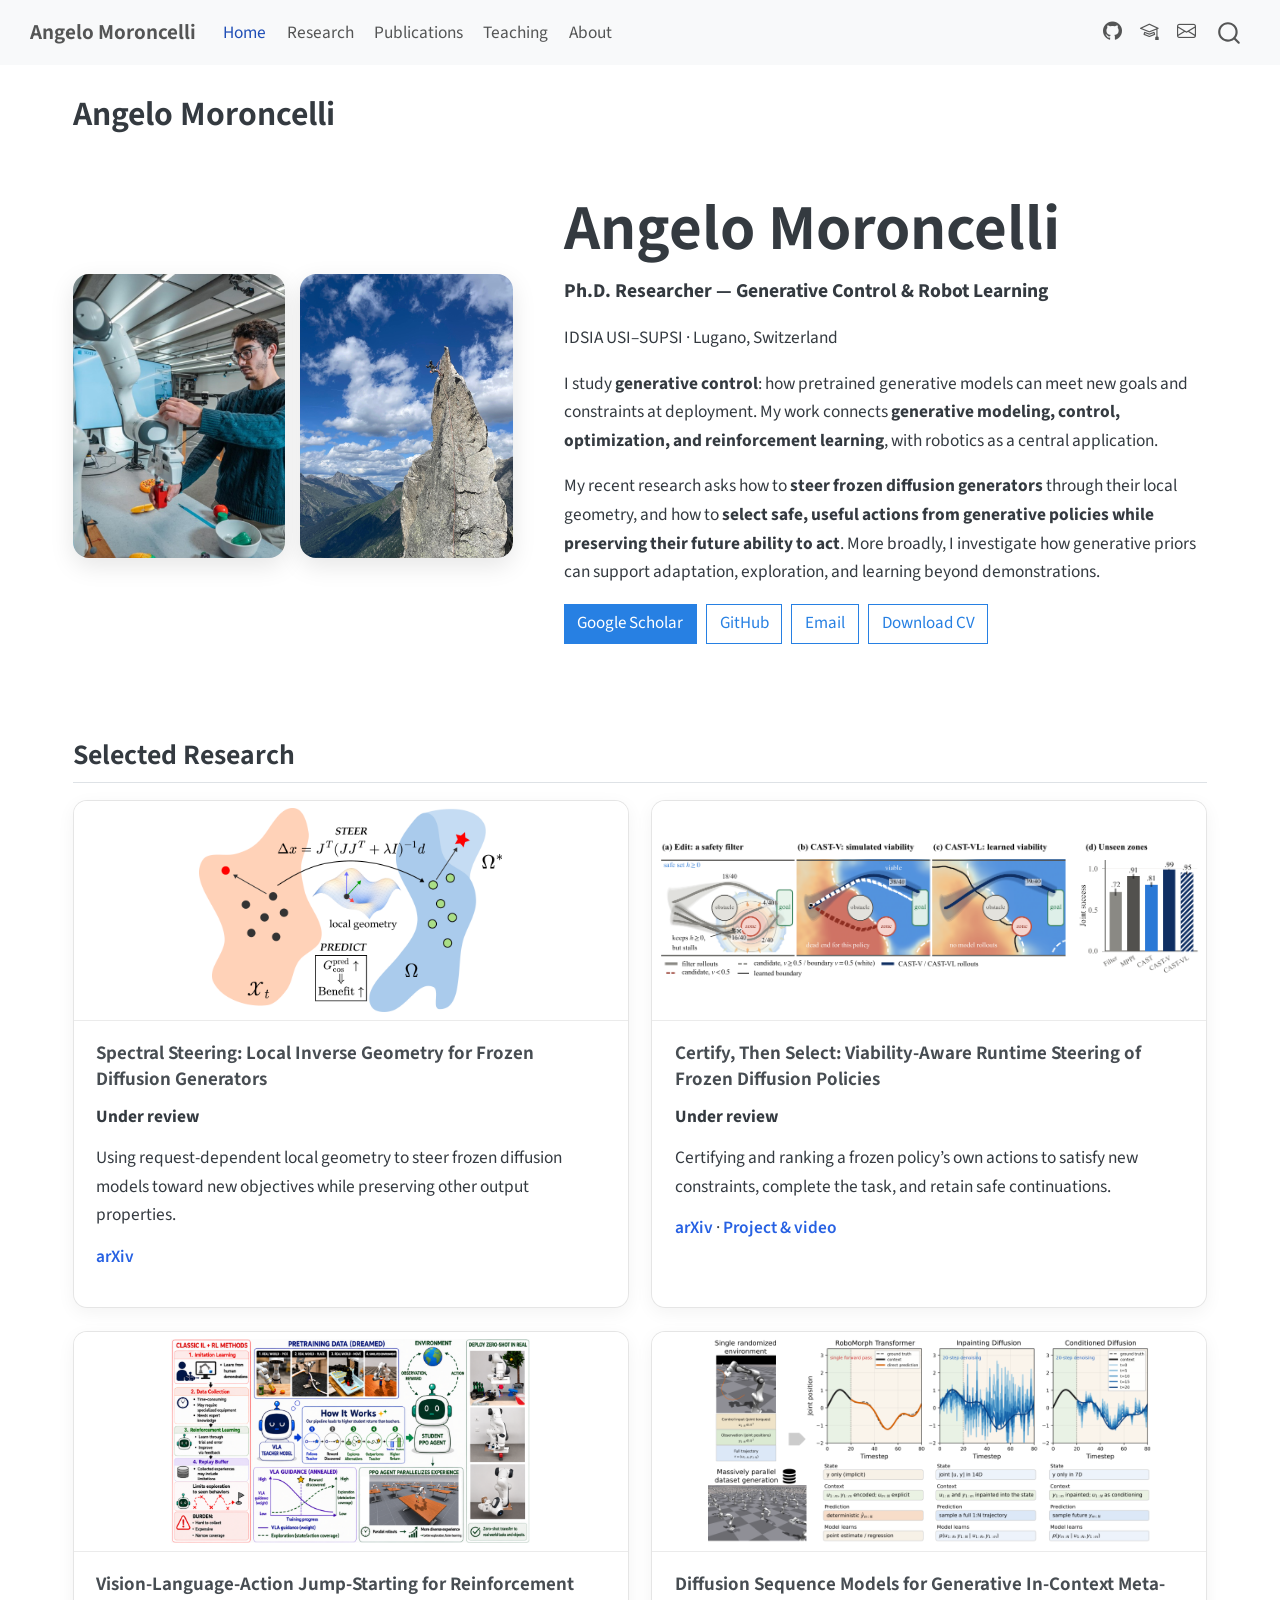
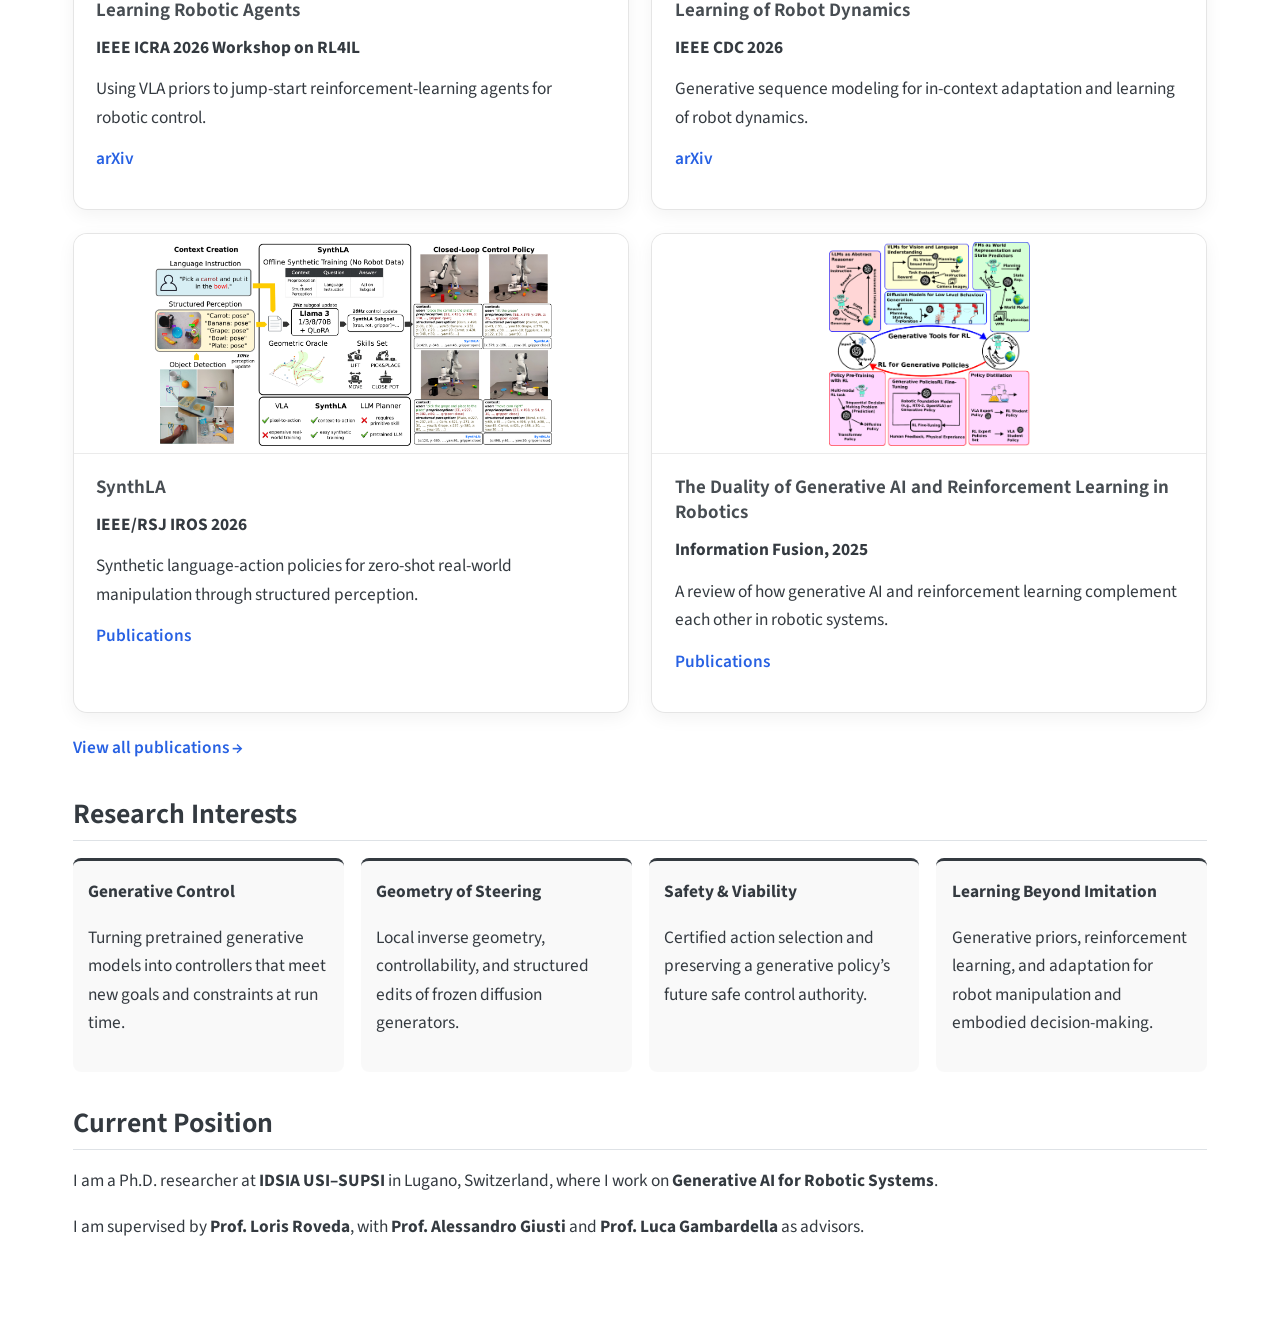
==== commit b9ccd0b8: "Publish home page photo pair" ====
--- a/index.html
+++ b/index.html
@@ -173,6 +173,7 @@
 <div class="hero">
 <div class="hero-photo">
 <p><a href="images/profile.jpeg" class="lightbox" data-gallery="quarto-lightbox-gallery-1"><img src="images/profile.jpeg" class="img-fluid" alt="Angelo Moroncelli working with a robot in the IDSIA robotics lab"></a></p>
+<p><a href="images/alpinism-1.jpeg" class="lightbox" data-gallery="quarto-lightbox-gallery-2"><img src="images/alpinism-1.jpeg" class="img-fluid" alt="Angelo Moroncelli climbing at Punta Albigna, Switzerland"></a></p>
 </div>
 <section id="angelo-moroncelli" class="level1 hero-text">
 <h1>Angelo Moroncelli</h1>
@@ -187,7 +188,7 @@
 <h2 class="anchored" data-anchor-id="selected-research">Selected Research</h2>
 <div class="paper-grid">
 <div class="paper-card">
-<p><a href="images/spectral-steering.png" class="lightbox" data-gallery="quarto-lightbox-gallery-2"><img src="images/spectral-steering.png" class="paper-image img-fluid" alt="Spectral Steering uses local inverse geometry to map an output request into a correction of a frozen diffusion generator"></a></p>
+<p><a href="images/spectral-steering.png" class="lightbox" data-gallery="quarto-lightbox-gallery-3"><img src="images/spectral-steering.png" class="paper-image img-fluid" alt="Spectral Steering uses local inverse geometry to map an output request into a correction of a frozen diffusion generator"></a></p>
 <section id="spectral-steering-local-inverse-geometry-for-frozen-diffusion-generators" class="level3 paper-card-body">
 <h3 class="anchored" data-anchor-id="spectral-steering-local-inverse-geometry-for-frozen-diffusion-generators">Spectral Steering: Local Inverse Geometry for Frozen Diffusion Generators</h3>
 <p><strong>Under review</strong></p>
@@ -196,7 +197,7 @@
 </section>
 </div>
 <div class="paper-card">
-<p><a href="images/cast.png" class="lightbox" data-gallery="quarto-lightbox-gallery-3"><img src="images/cast.png" class="paper-image img-fluid" alt="CAST-V and CAST-VL select viable routes around a new keep-out zone where a safety filter stalls"></a></p>
+<p><a href="images/cast.png" class="lightbox" data-gallery="quarto-lightbox-gallery-4"><img src="images/cast.png" class="paper-image img-fluid" alt="CAST-V and CAST-VL select viable routes around a new keep-out zone where a safety filter stalls"></a></p>
 <section id="certify-then-select-viability-aware-runtime-steering-of-frozen-diffusion-policies" class="level3 paper-card-body">
 <h3 class="anchored" data-anchor-id="certify-then-select-viability-aware-runtime-steering-of-frozen-diffusion-policies">Certify, Then Select: Viability-Aware Runtime Steering of Frozen Diffusion Policies</h3>
 <p><strong>Under review</strong></p>
@@ -205,7 +206,7 @@
 </section>
 </div>
 <div class="paper-card">
-<p><a href="images/vla-jumpstart.png" class="lightbox" data-gallery="quarto-lightbox-gallery-4"><img src="images/vla-jumpstart.png" class="paper-image img-fluid" alt="Overview of VLA jump-starting for reinforcement learning robotic agents"></a></p>
+<p><a href="images/vla-jumpstart.png" class="lightbox" data-gallery="quarto-lightbox-gallery-5"><img src="images/vla-jumpstart.png" class="paper-image img-fluid" alt="Overview of VLA jump-starting for reinforcement learning robotic agents"></a></p>
 <section id="vision-language-action-jump-starting-for-reinforcement-learning-robotic-agents" class="level3 paper-card-body">
 <h3 class="anchored" data-anchor-id="vision-language-action-jump-starting-for-reinforcement-learning-robotic-agents">Vision-Language-Action Jump-Starting for Reinforcement Learning Robotic Agents</h3>
 <p><strong>IEEE ICRA 2026 Workshop on RL4IL</strong></p>
@@ -214,7 +215,7 @@
 </section>
 </div>
 <div class="paper-card">
-<p><a href="images/diffusion-sequence-models.png" class="lightbox" data-gallery="quarto-lightbox-gallery-5"><img src="images/diffusion-sequence-models.png" class="paper-image img-fluid" alt="Comparison of RoboMorph Transformer and diffusion sequence models"></a></p>
+<p><a href="images/diffusion-sequence-models.png" class="lightbox" data-gallery="quarto-lightbox-gallery-6"><img src="images/diffusion-sequence-models.png" class="paper-image img-fluid" alt="Comparison of RoboMorph Transformer and diffusion sequence models"></a></p>
 <section id="diffusion-sequence-models-for-generative-in-context-meta-learning-of-robot-dynamics" class="level3 paper-card-body">
 <h3 class="anchored" data-anchor-id="diffusion-sequence-models-for-generative-in-context-meta-learning-of-robot-dynamics">Diffusion Sequence Models for Generative In-Context Meta-Learning of Robot Dynamics</h3>
 <p><strong>IEEE CDC 2026</strong></p>
@@ -223,7 +224,7 @@
 </section>
 </div>
 <div class="paper-card">
-<p><a href="images/synthla.png" class="lightbox" data-gallery="quarto-lightbox-gallery-6"><img src="images/synthla.png" class="paper-image img-fluid" alt="SynthLA framework for synthetic language-action policies and closed-loop robot control"></a></p>
+<p><a href="images/synthla.png" class="lightbox" data-gallery="quarto-lightbox-gallery-7"><img src="images/synthla.png" class="paper-image img-fluid" alt="SynthLA framework for synthetic language-action policies and closed-loop robot control"></a></p>
 <section id="synthla" class="level3 paper-card-body">
 <h3 class="anchored" data-anchor-id="synthla">SynthLA</h3>
 <p><strong>IEEE/RSJ IROS 2026</strong></p>
@@ -232,7 +233,7 @@
 </section>
 </div>
 <div class="paper-card">
-<p><a href="images/generative-ai-rl-review.png" class="lightbox" data-gallery="quarto-lightbox-gallery-7"><img src="images/generative-ai-rl-review.png" class="paper-image img-fluid" alt="Overview of the duality between generative AI and reinforcement learning in robotics"></a></p>
+<p><a href="images/generative-ai-rl-review.png" class="lightbox" data-gallery="quarto-lightbox-gallery-8"><img src="images/generative-ai-rl-review.png" class="paper-image img-fluid" alt="Overview of the duality between generative AI and reinforcement learning in robotics"></a></p>
 <section id="the-duality-of-generative-ai-and-reinforcement-learning-in-robotics" class="level3 paper-card-body">
 <h3 class="anchored" data-anchor-id="the-duality-of-generative-ai-and-reinforcement-learning-in-robotics">The Duality of Generative AI and Reinforcement Learning in Robotics</h3>
 <p><strong>Information Fusion, 2025</strong></p>
--- a/styles.css
+++ b/styles.css
@@ -8,15 +8,24 @@
 /* Hero */
 .hero {
   display: grid;
-  grid-template-columns: 350px 1fr;
+  grid-template-columns: 440px minmax(0, 1fr);
   gap: 3rem;
   align-items: center;
   margin: 1.5rem 0 4rem 0;
 }
+.hero-photo {
+  display: grid;
+  grid-template-columns: repeat(2, minmax(0, 1fr));
+  gap: 0.85rem;
+  width: 100%;
+  max-width: 440px;
+  margin: 0 auto;
+}
+.hero-photo > p { margin: 0; min-width: 0; }
 .hero-photo img {
   width: 100%;
-  max-width: 330px;
-  aspect-ratio: 1 / 1;
+  max-width: none;
+  aspect-ratio: 3 / 4;
   object-fit: cover;
   border-radius: 16px;
   display: block;
@@ -88,7 +97,6 @@
 
 @media (max-width: 900px) {
   .hero { grid-template-columns: 1fr; gap: 1.5rem; }
-  .hero-photo img { max-width: 300px; }
   .paper-grid { grid-template-columns: 1fr; }
   .paper-image { height: 250px; }
   .interest-grid { grid-template-columns: repeat(2, minmax(0,1fr)); }
@@ -96,7 +104,6 @@
 
 @media (max-width: 560px) {
   .hero { margin-top: 0.75rem; margin-bottom: 2.5rem; }
-  .hero-photo img { max-width: 250px; }
   .hero-text h1 { font-size: 2.4rem; }
   .paper-image { height: 190px; }
   .interest-grid { grid-template-columns: 1fr; }
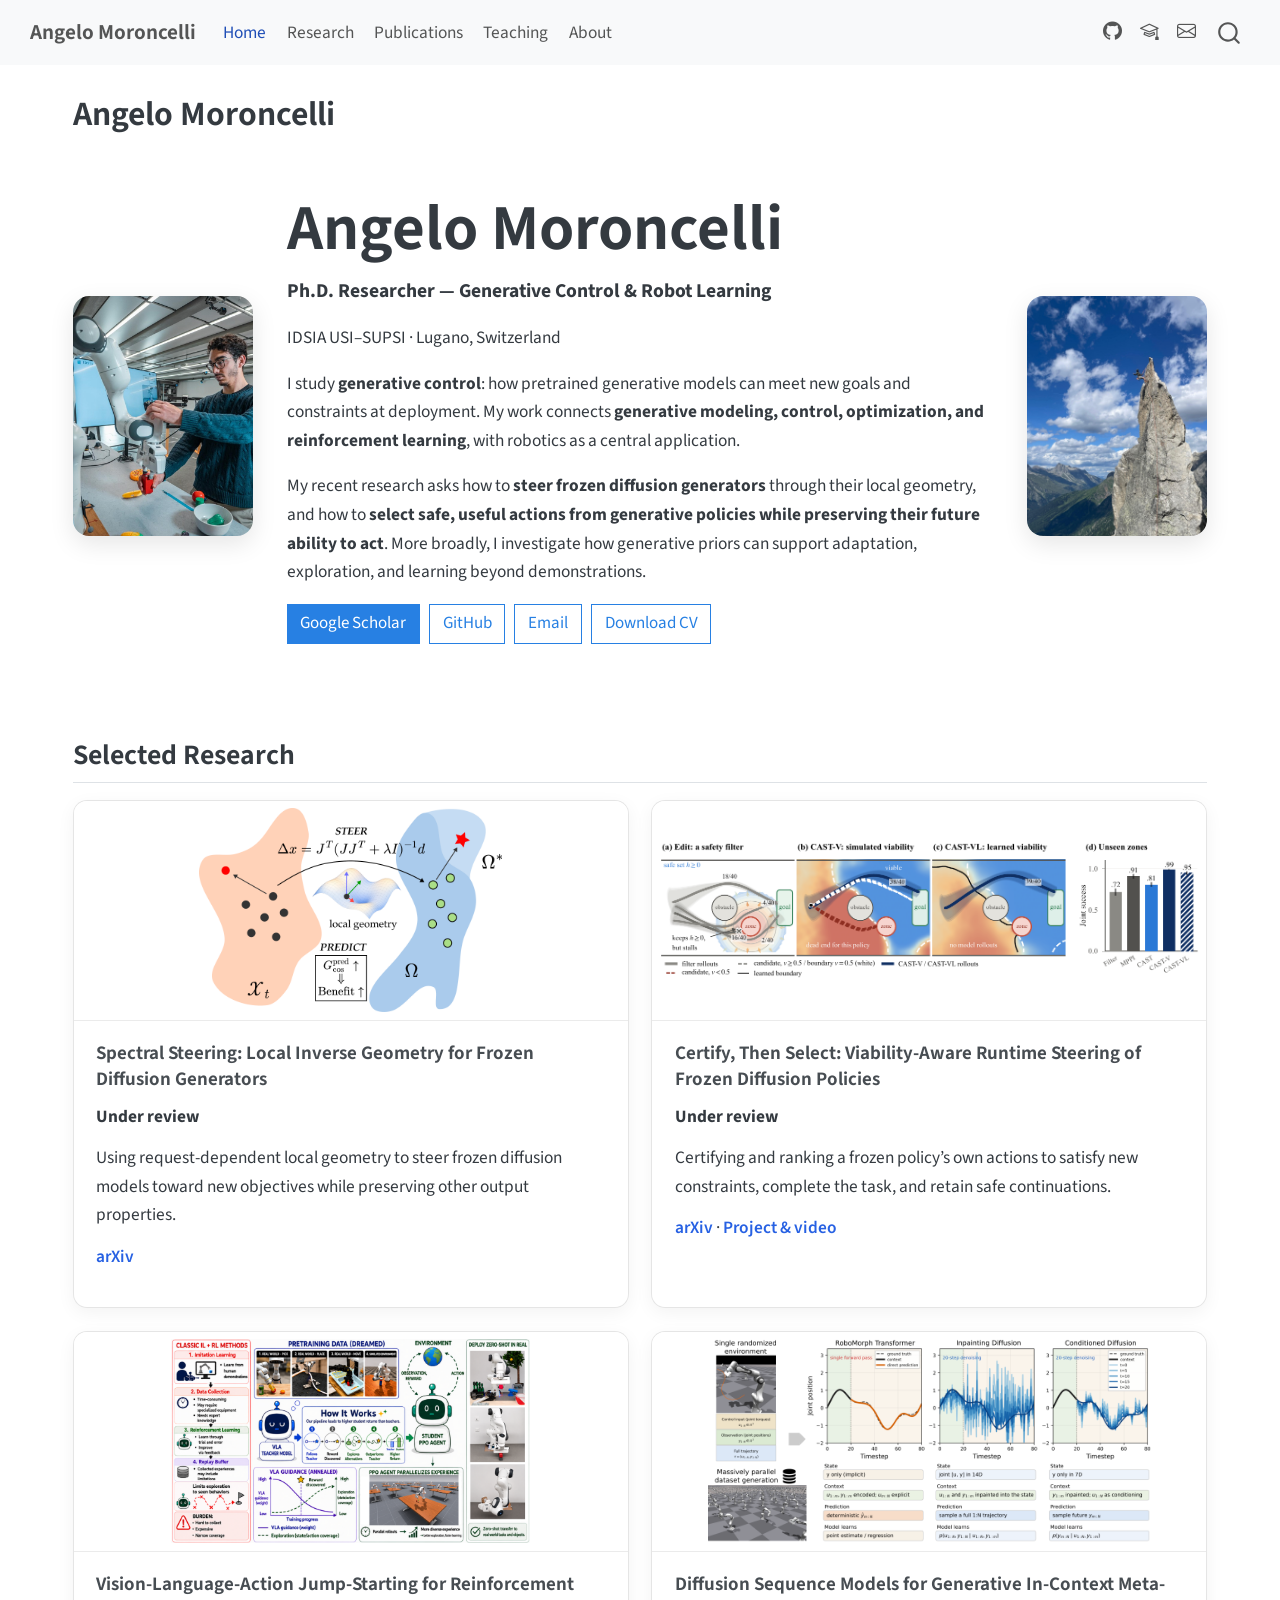
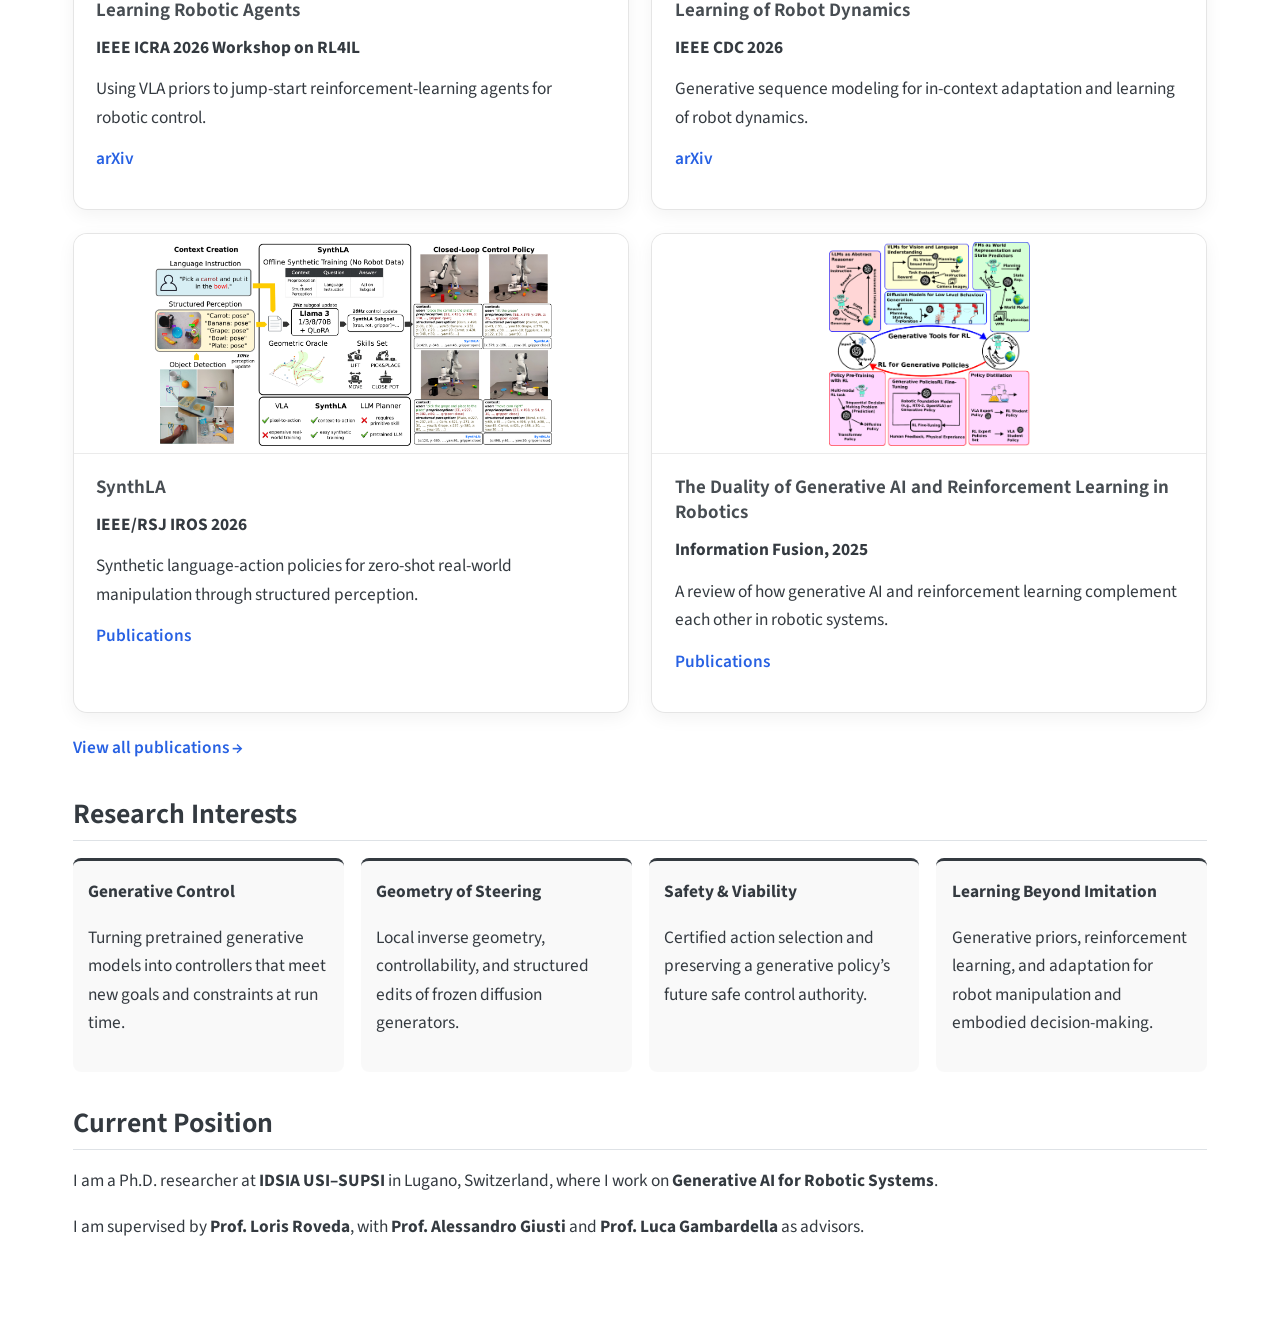
==== commit edc59598: "Publish smaller photos flanking home introduction" ====
--- a/index.html
+++ b/index.html
@@ -171,9 +171,8 @@
 
 
 <div class="hero">
-<div class="hero-photo">
+<div class="hero-photo hero-photo-left">
 <p><a href="images/profile.jpeg" class="lightbox" data-gallery="quarto-lightbox-gallery-1"><img src="images/profile.jpeg" class="img-fluid" alt="Angelo Moroncelli working with a robot in the IDSIA robotics lab"></a></p>
-<p><a href="images/alpinism-1.jpeg" class="lightbox" data-gallery="quarto-lightbox-gallery-2"><img src="images/alpinism-1.jpeg" class="img-fluid" alt="Angelo Moroncelli climbing at Punta Albigna, Switzerland"></a></p>
 </div>
 <section id="angelo-moroncelli" class="level1 hero-text">
 <h1>Angelo Moroncelli</h1>
@@ -183,6 +182,9 @@
 <p>My recent research asks how to <strong>steer frozen diffusion generators</strong> through their local geometry, and how to <strong>select safe, useful actions from generative policies while preserving their future ability to act</strong>. More broadly, I investigate how generative priors can support adaptation, exploration, and learning beyond demonstrations.</p>
 <p><a href="https://scholar.google.com/citations?user=3u1DpR4AAAAJ" class="btn btn-primary">Google Scholar</a> <a href="https://github.com/clmoro" class="btn btn-outline-primary">GitHub</a> <a href="mailto:angelo.moroncelli@supsi.ch" class="btn btn-outline-primary">Email</a> <a href="files/cv.pdf" class="btn btn-outline-primary">Download CV</a></p>
 </section>
+<div class="hero-photo hero-photo-right">
+<p><a href="images/alpinism-1.jpeg" class="lightbox" data-gallery="quarto-lightbox-gallery-2"><img src="images/alpinism-1.jpeg" class="img-fluid" alt="Angelo Moroncelli climbing at Punta Albigna, Switzerland"></a></p>
+</div>
 </div>
 <section id="selected-research" class="level2">
 <h2 class="anchored" data-anchor-id="selected-research">Selected Research</h2>
--- a/styles.css
+++ b/styles.css
@@ -8,17 +8,14 @@
 /* Hero */
 .hero {
   display: grid;
-  grid-template-columns: 440px minmax(0, 1fr);
-  gap: 3rem;
+  grid-template-columns: 180px minmax(0, 1fr) 180px;
+  gap: 2rem;
   align-items: center;
   margin: 1.5rem 0 4rem 0;
 }
 .hero-photo {
-  display: grid;
-  grid-template-columns: repeat(2, minmax(0, 1fr));
-  gap: 0.85rem;
   width: 100%;
-  max-width: 440px;
+  max-width: 180px;
   margin: 0 auto;
 }
 .hero-photo > p { margin: 0; min-width: 0; }
@@ -96,7 +93,10 @@
 }
 
 @media (max-width: 900px) {
-  .hero { grid-template-columns: 1fr; gap: 1.5rem; }
+  .hero { grid-template-columns: repeat(2, minmax(0, 1fr)); gap: 1.5rem; }
+  .hero-photo-left { grid-column: 1; grid-row: 1; }
+  .hero-photo-right { grid-column: 2; grid-row: 1; }
+  .hero-text { grid-column: 1 / -1; grid-row: 2; }
   .paper-grid { grid-template-columns: 1fr; }
   .paper-image { height: 250px; }
   .interest-grid { grid-template-columns: repeat(2, minmax(0,1fr)); }
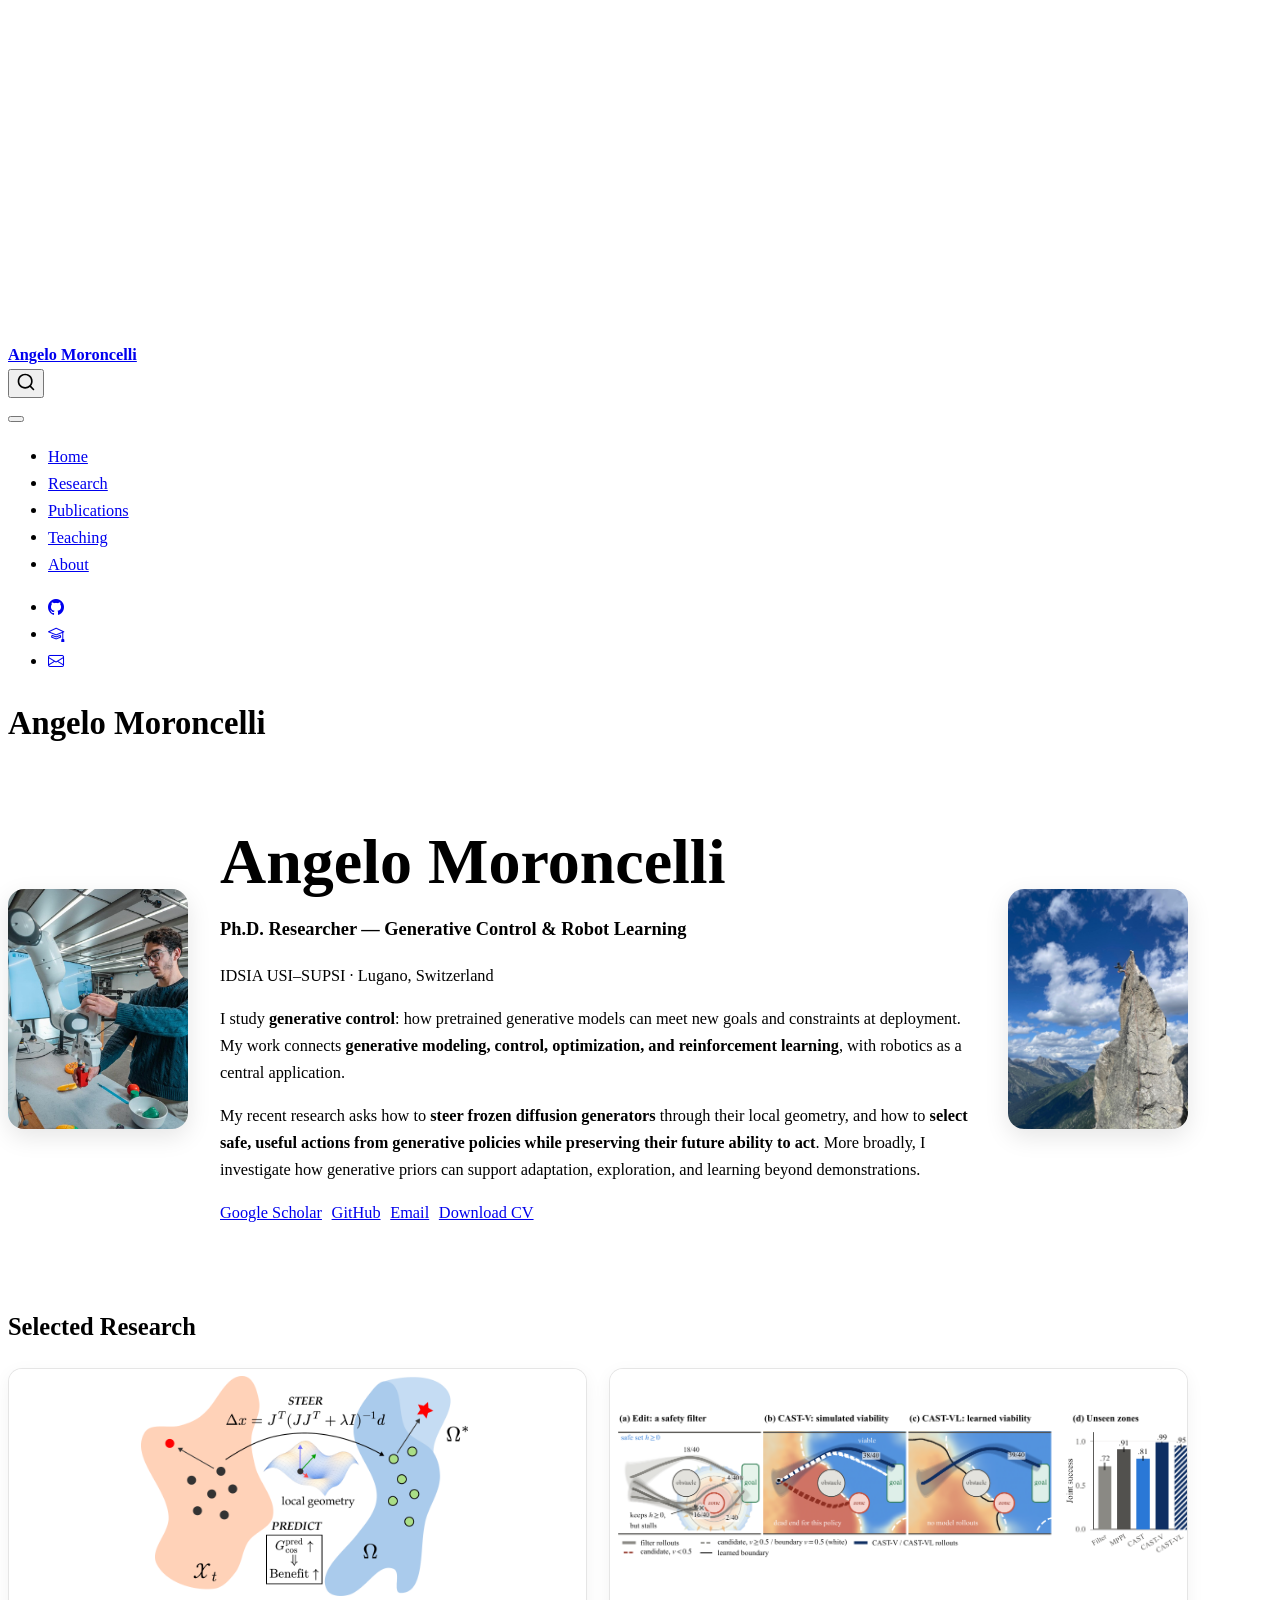
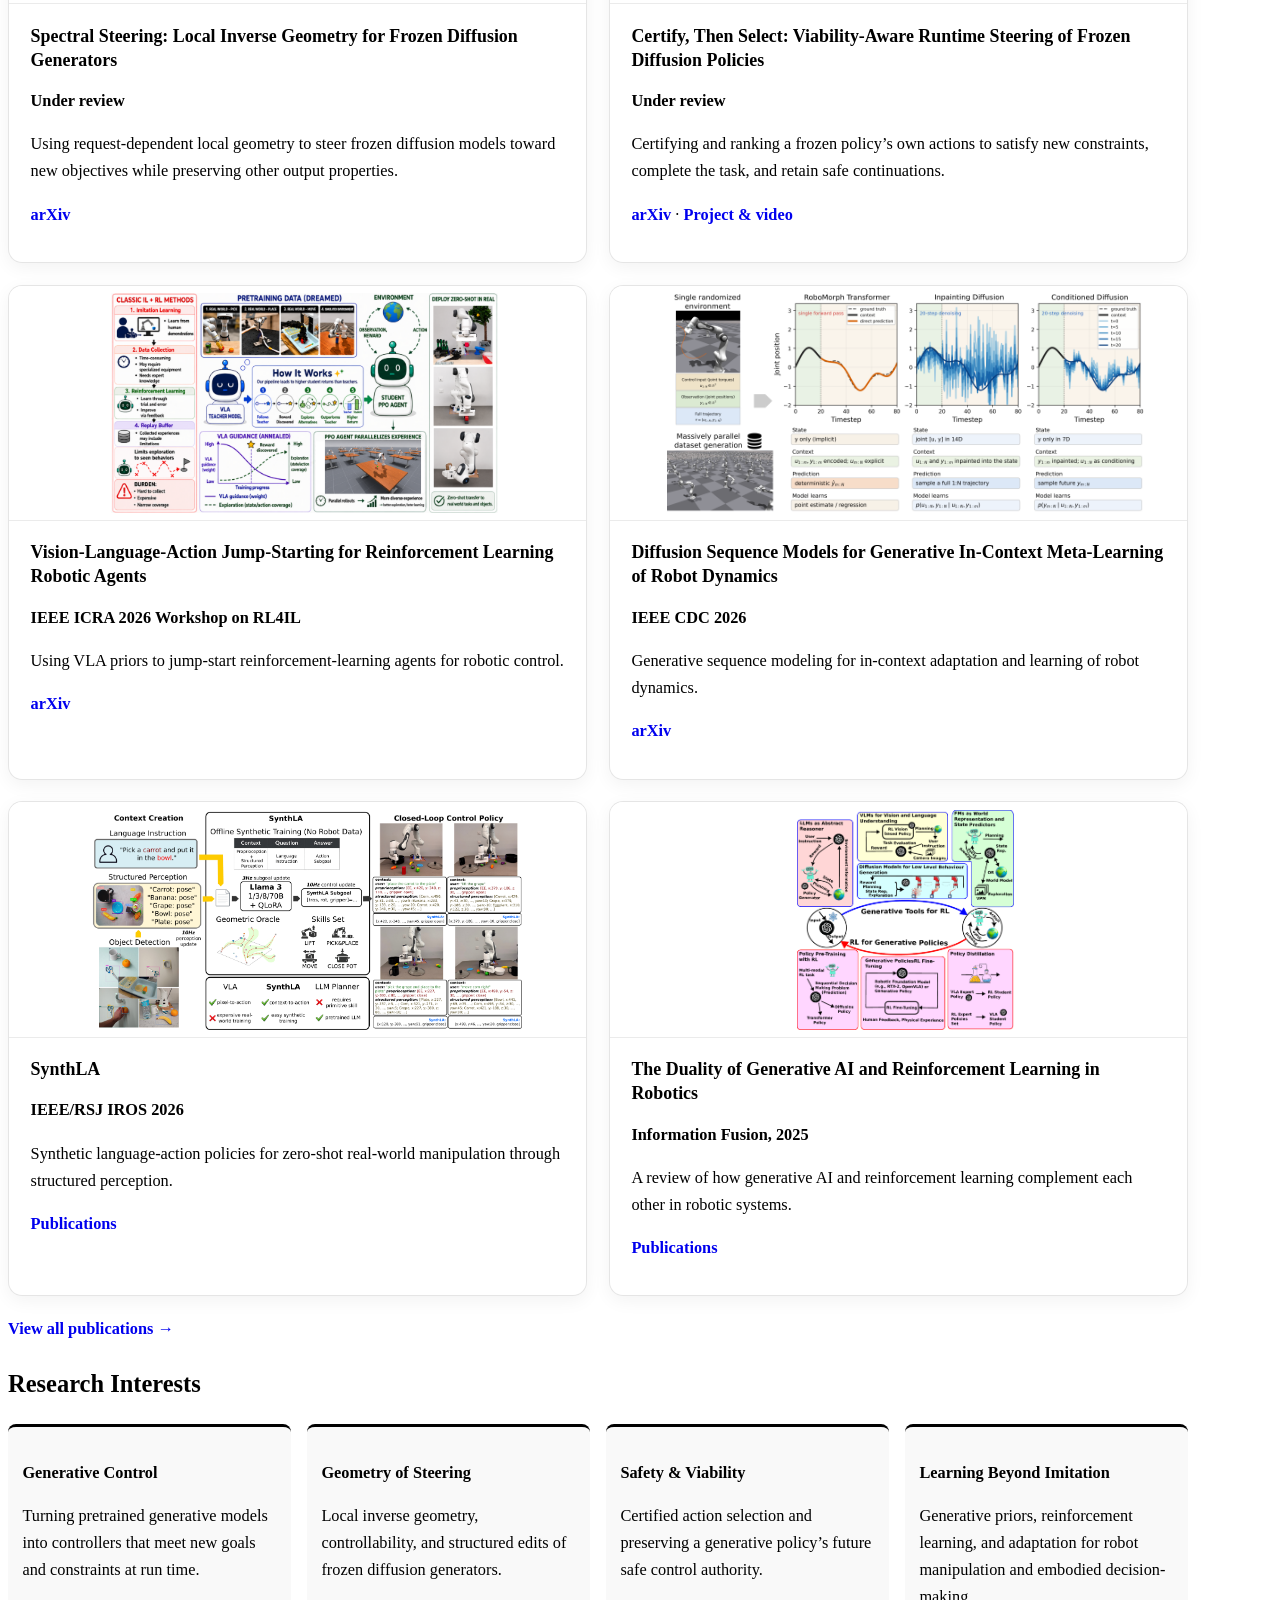
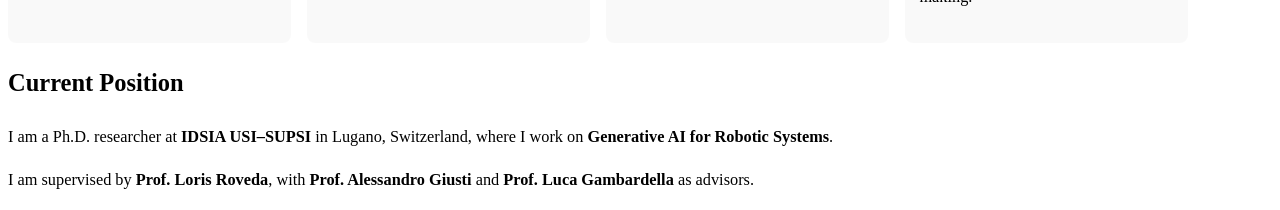
==== commit 1e6d6b5f: "Publish home page with a single name heading" ====
--- a/index.html
+++ b/index.html
@@ -45,7 +45,7 @@
 <link href="site_libs/quarto-html/quarto-syntax-highlighting-64a204ab8560d761af7679ceaba22944.css" rel="stylesheet" id="quarto-text-highlighting-styles">
 <script src="site_libs/bootstrap/bootstrap.min.js"></script>
 <link href="site_libs/bootstrap/bootstrap-icons.css" rel="stylesheet">
-<link href="site_libs/bootstrap/bootstrap-445b8638c3d06994fee0907d791121c4.min.css" rel="stylesheet" append-hash="true" id="quarto-bootstrap" data-mode="light">
+<link href="site_libs/bootstrap/bootstrap-1e1e4f9f09d3f588d6eb110a00621815.min.css" rel="stylesheet" append-hash="true" id="quarto-bootstrap" data-mode="light">
 <script src="site_libs/quarto-contrib/glightbox/glightbox.min.js"></script>
 <link href="site_libs/quarto-contrib/glightbox/glightbox.min.css" rel="stylesheet">
 <link href="site_libs/quarto-contrib/glightbox/lightbox.css" rel="stylesheet">
@@ -149,22 +149,9 @@
 <!-- margin-sidebar -->
     
 <!-- main -->
-<main class="content column-page" id="quarto-document-content">
-
-<header id="title-block-header" class="quarto-title-block default">
-<div class="quarto-title">
-<h1 class="title">Angelo Moroncelli</h1>
-</div>
-
-
-
-<div class="quarto-title-meta column-page">
-
-    
-  
-    
-  </div>
-  
+<main class="content column-page" id="quarto-document-content"><header id="title-block-header" class="quarto-title-block"><h1 class="title display-7">Angelo Moroncelli</h1></header>
+
+<header id="title-block-header">
 
 
 </header>
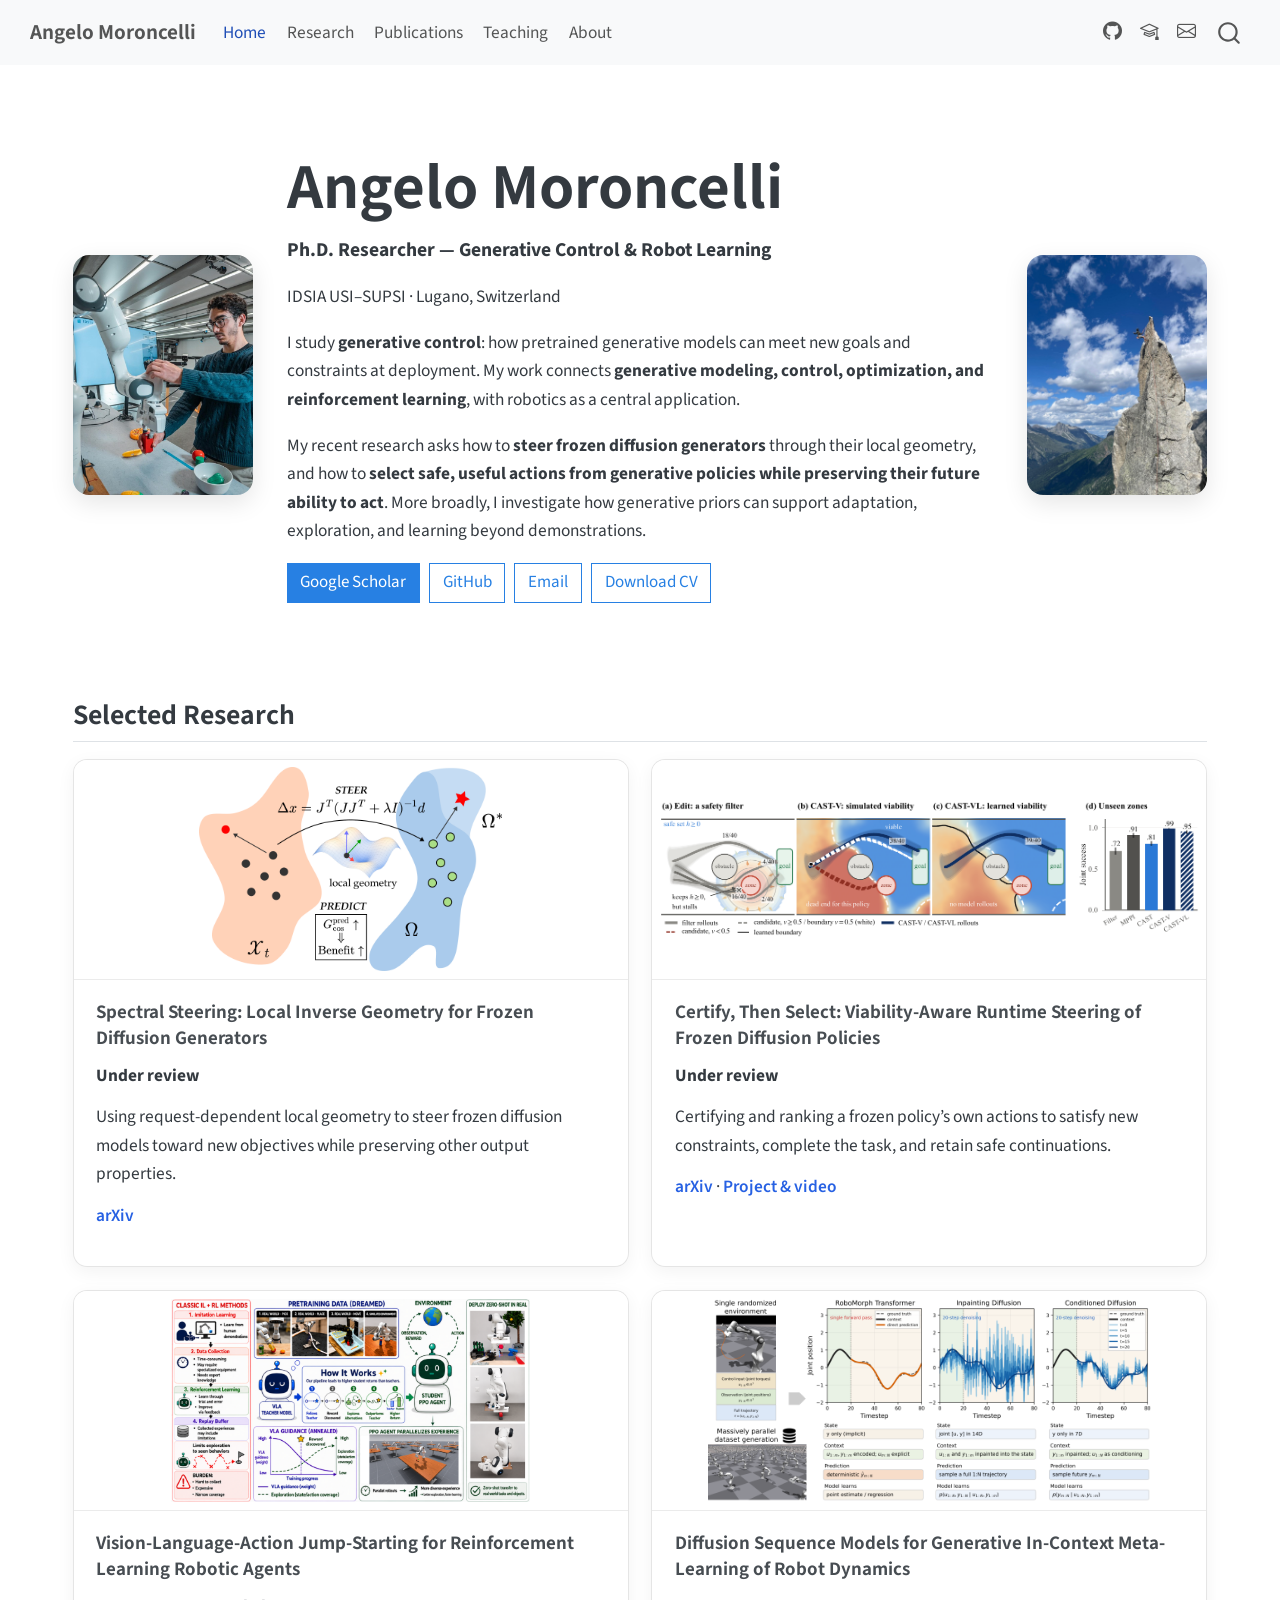
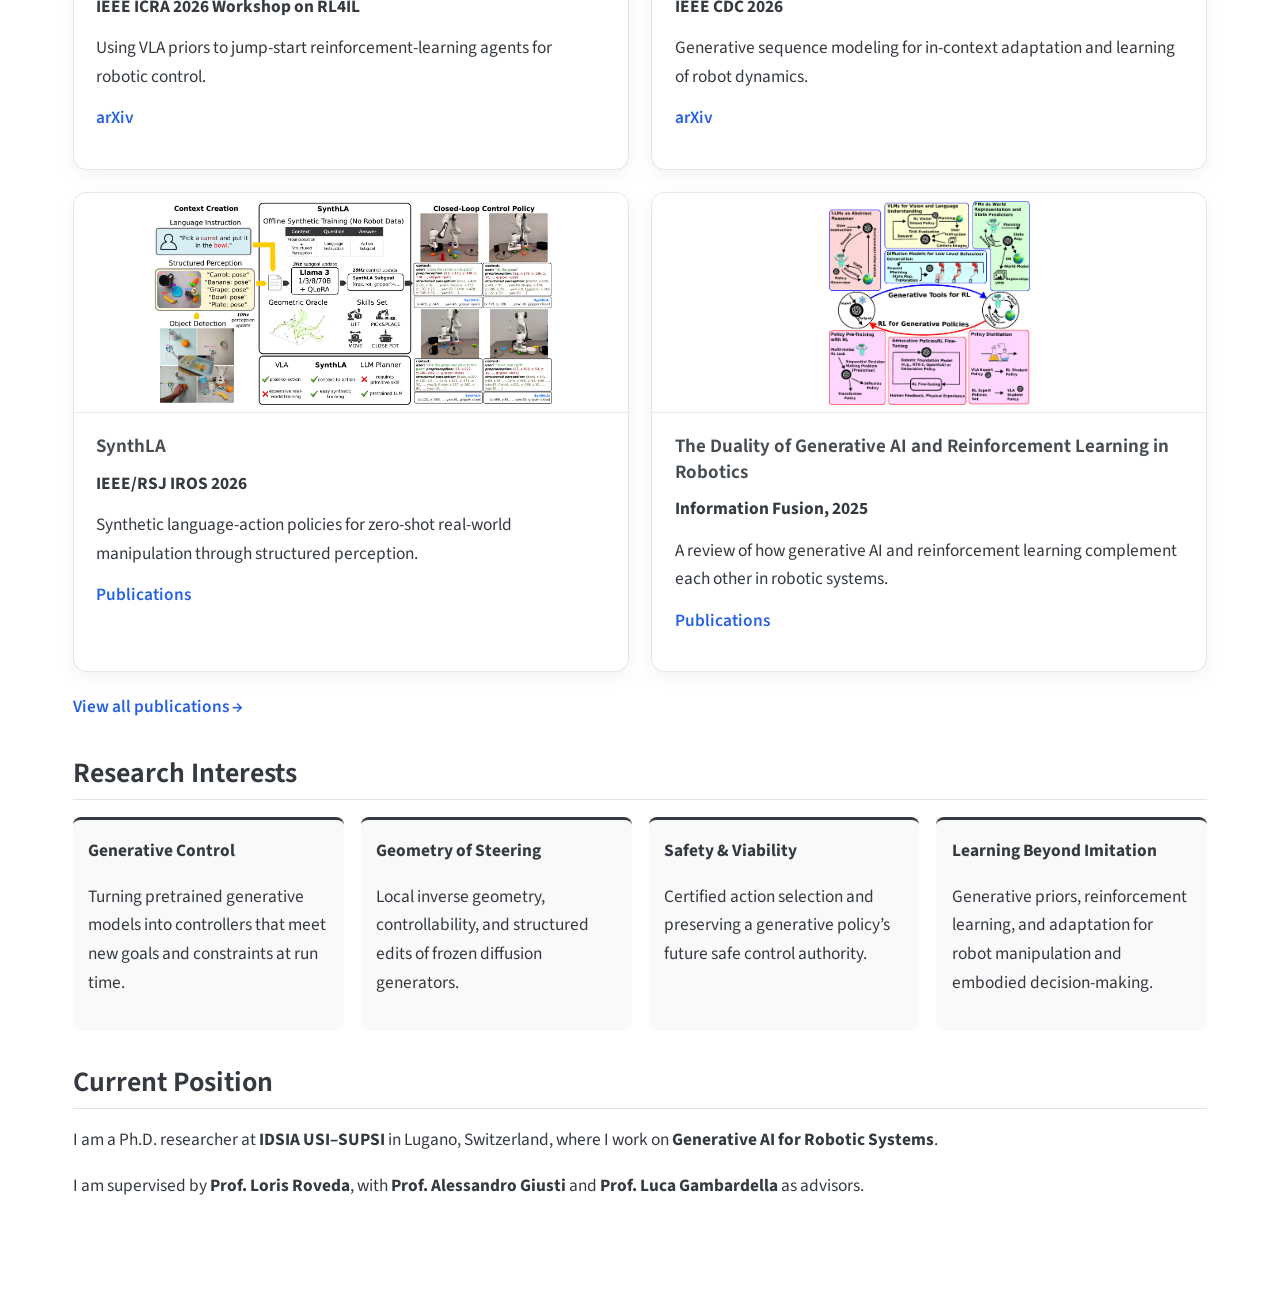
==== commit e3d237d3: "Publish single home introduction heading" ====
--- a/index.html
+++ b/index.html
@@ -45,7 +45,7 @@
 <link href="site_libs/quarto-html/quarto-syntax-highlighting-64a204ab8560d761af7679ceaba22944.css" rel="stylesheet" id="quarto-text-highlighting-styles">
 <script src="site_libs/bootstrap/bootstrap.min.js"></script>
 <link href="site_libs/bootstrap/bootstrap-icons.css" rel="stylesheet">
-<link href="site_libs/bootstrap/bootstrap-1e1e4f9f09d3f588d6eb110a00621815.min.css" rel="stylesheet" append-hash="true" id="quarto-bootstrap" data-mode="light">
+<link href="site_libs/bootstrap/bootstrap-445b8638c3d06994fee0907d791121c4.min.css" rel="stylesheet" append-hash="true" id="quarto-bootstrap" data-mode="light">
 <script src="site_libs/quarto-contrib/glightbox/glightbox.min.js"></script>
 <link href="site_libs/quarto-contrib/glightbox/glightbox.min.css" rel="stylesheet">
 <link href="site_libs/quarto-contrib/glightbox/lightbox.css" rel="stylesheet">
@@ -149,12 +149,9 @@
 <!-- margin-sidebar -->
     
 <!-- main -->
-<main class="content column-page" id="quarto-document-content"><header id="title-block-header" class="quarto-title-block"><h1 class="title display-7">Angelo Moroncelli</h1></header>
-
-<header id="title-block-header">
-
-
-</header>
+<main class="content column-page" id="quarto-document-content"><header id="title-block-header" class="quarto-title-block"></header>
+
+
 
 
 <div class="hero">
